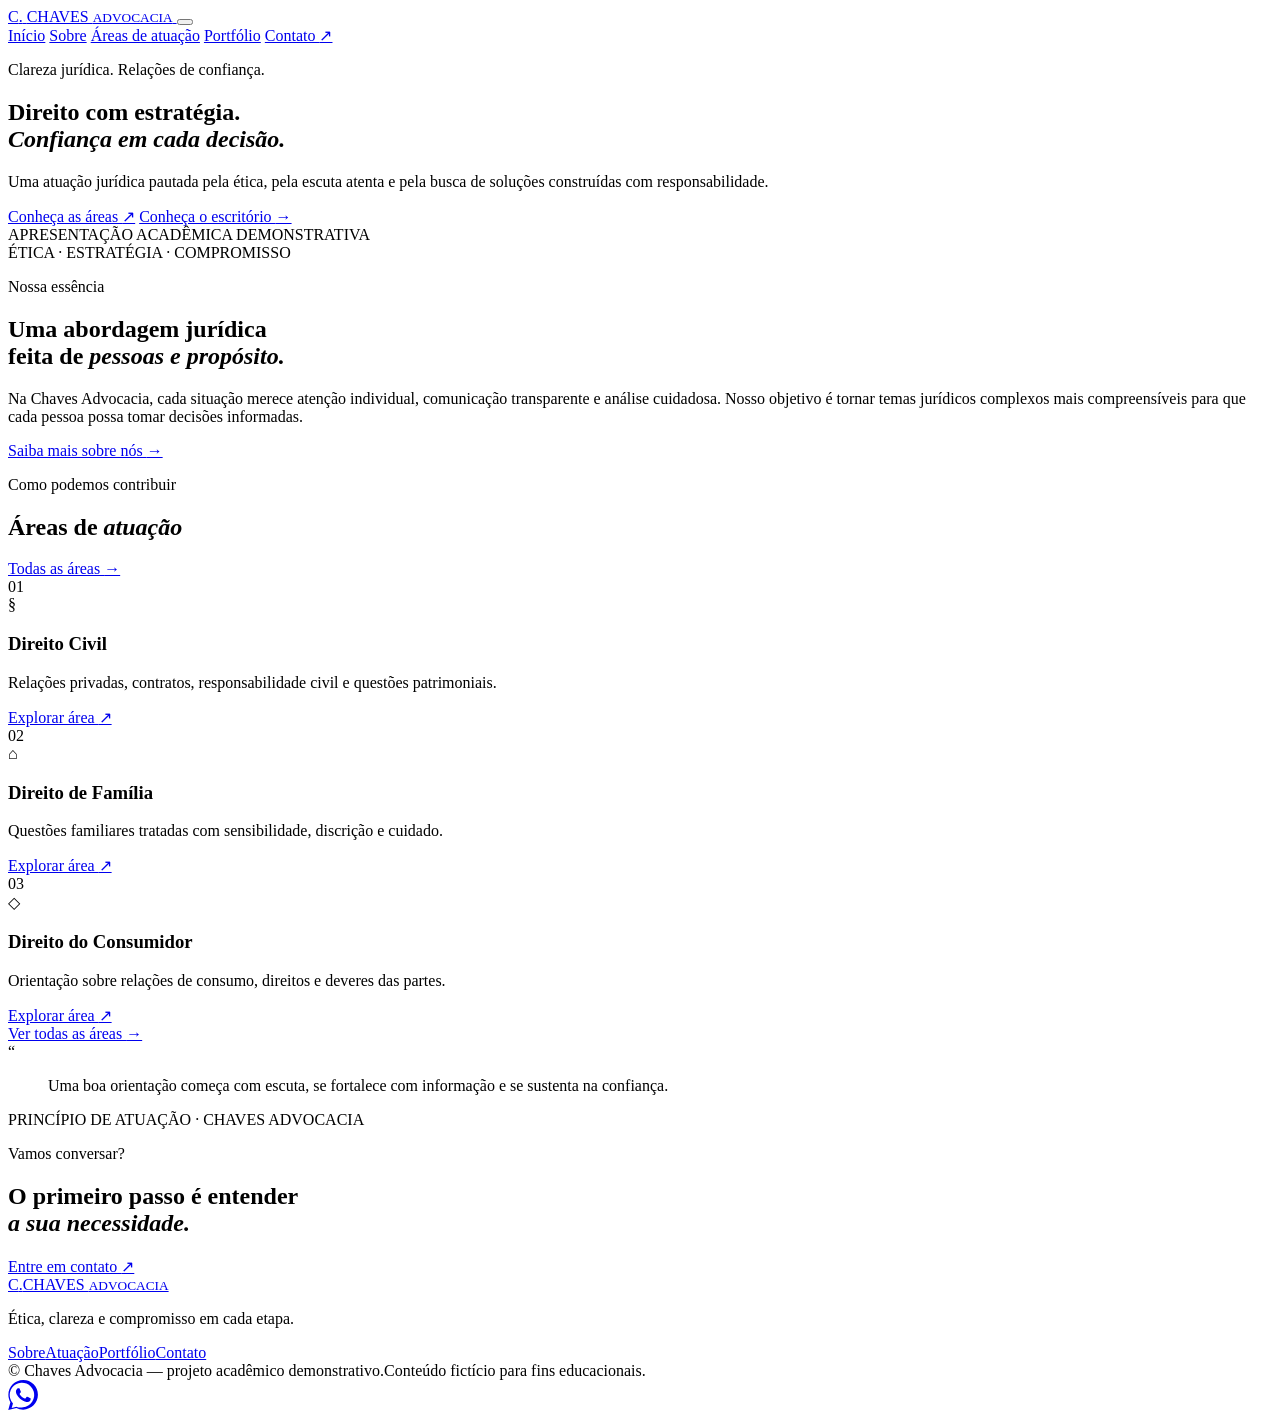
==== index.html @ fedf28c0 "Add files via upload" ====
<!DOCTYPE html>
<head>
  <meta charset="UTF-8">
  <meta name="viewport" content="width=device-width, initial-scale=1.0">
  <meta name="description" content="Portfólio acadêmico demonstrativo de advocacia.">
  <title>Chaves Advocacia | Início</title>

  <link rel="preconnect" href="https://fonts.googleapis.com">
  <link rel="preconnect" href="https://fonts.gstatic.com" crossorigin>
  <link href="https://fonts.googleapis.com/css2?family=DM+Sans:wght@400;500;600;700&family=Playfair+Display:wght@400;500;600;700&display=swap" rel="stylesheet">
  <link rel="stylesheet" href="css/style.css">
  <script src="js/script.js" defer></script>
</head>
<body>
  
  <header class="site-header">
    <div class="container header-inner">
      <a class="brand" href="index.html" aria-label="Chaves Advocacia, página inicial">
        <span class="brand-mark">C<span>.</span></span>
        <span class="brand-text">CHAVES <small>ADVOCACIA</small></span>
      </a>
      <button class="menu-toggle" aria-expanded="false" aria-controls="site-nav" aria-label="Abrir menu">
        <span></span><span></span><span></span>
      </button>
      <nav class="site-nav" id="site-nav" aria-label="Navegação principal">
        <a href="index.html" aria-current="page">Início</a>
        <a href="sobre.html">Sobre</a>
        <a href="areas.html">Áreas de atuação</a>
        <a href="portfolio.html">Portfólio</a>
        <a class="nav-cta" href="contato.html">Contato <span aria-hidden="true">↗</span></a>
      </nav>
    </div>
  </header>

  <main id="conteudo">
    <section class="hero">
      <div class="hero-overlay"></div>
      <div class="container hero-content">
        <p class="eyebrow"><span></span> Clareza jurídica. Relações de confiança.</p>
        <h1>Direito com estratégia.<br><em>Confiança em cada decisão.</em></h1>
        <p class="hero-copy">Uma atuação jurídica pautada pela ética, pela escuta atenta e pela busca de soluções construídas com responsabilidade.</p>
        <div class="hero-actions">
          <a class="button button-gold" href="areas.html">Conheça as áreas <span>↗</span></a>
          <a class="text-link light-link" href="sobre.html">Conheça o escritório <span>→</span></a>
        </div>
        <div class="hero-note"><span class="note-line"></span><span>APRESENTAÇÃO ACADÊMICA DEMONSTRATIVA</span></div>
      </div>
      <div class="hero-side-label">ÉTICA · ESTRATÉGIA · COMPROMISSO</div>
    </section>

    <section class="intro-section section-pad">
      <div class="container intro-grid">
        <div>
          <p class="eyebrow eyebrow-dark">Nossa essência</p>
          <h2>Uma abordagem jurídica<br>feita de <em>pessoas e propósito.</em></h2>
        </div>
        <div class="intro-text">
          <p>Na Chaves Advocacia, cada situação merece atenção individual, comunicação transparente e análise cuidadosa. Nosso objetivo é tornar temas jurídicos complexos mais compreensíveis para que cada pessoa possa tomar decisões informadas.</p>
          <a class="text-link" href="sobre.html">Saiba mais sobre nós <span>→</span></a>
        </div>
      </div>
    </section>

    <section class="practice-section section-pad">
      <div class="container">
        <div class="section-heading">
          <div><p class="eyebrow eyebrow-dark">Como podemos contribuir</p><h2>Áreas de <em>atuação</em></h2></div>
          <a class="text-link desktop-link" href="areas.html">Todas as áreas <span>→</span></a>
        </div>
        <div class="cards-grid">
          <article class="practice-card"><span class="card-number">01</span><div class="line-icon">§</div><h3>Direito Civil</h3><p>Relações privadas, contratos, responsabilidade civil e questões patrimoniais.</p><a href="areas.html#civil" class="card-link" aria-label="Saiba mais sobre Direito Civil">Explorar área <span>↗</span></a></article>
          <article class="practice-card"><span class="card-number">02</span><div class="line-icon">⌂</div><h3>Direito de Família</h3><p>Questões familiares tratadas com sensibilidade, discrição e cuidado.</p><a href="areas.html#familia" class="card-link" aria-label="Saiba mais sobre Direito de Família">Explorar área <span>↗</span></a></article>
          <article class="practice-card"><span class="card-number">03</span><div class="line-icon">◇</div><h3>Direito do Consumidor</h3><p>Orientação sobre relações de consumo, direitos e deveres das partes.</p><a href="areas.html#consumidor" class="card-link" aria-label="Saiba mais sobre Direito do Consumidor">Explorar área <span>↗</span></a></article>
        </div>
        <div class="mobile-all"><a class="text-link" href="areas.html">Ver todas as áreas <span>→</span></a></div>
      </div>
    </section>

    <section class="quote-section">
      <div class="container quote-inner">
        <span class="quote-mark">“</span>
        <blockquote>Uma boa orientação começa com escuta, se fortalece com informação e se sustenta na confiança.</blockquote>
        <p>PRINCÍPIO DE ATUAÇÃO · CHAVES ADVOCACIA</p>
      </div>
    </section>

    <section class="contact-strip">
      <div class="container contact-strip-inner">
        <div><p class="eyebrow">Vamos conversar?</p><h2>O primeiro passo é entender<br><em>a sua necessidade.</em></h2></div>
        <a class="button button-outline-light" href="contato.html">Entre em contato <span>↗</span></a>
      </div>
    </section>
  </main>

  <footer class="site-footer">
    <div class="container footer-top">
      <a class="brand footer-brand" href="index.html"><span class="brand-mark">C<span>.</span></span><span class="brand-text">CHAVES <small>ADVOCACIA</small></span></a>
      <p>Ética, clareza e compromisso em cada etapa.</p>
      <div class="footer-links"><a href="sobre.html">Sobre</a><a href="areas.html">Atuação</a><a href="portfolio.html">Portfólio</a><a href="contato.html">Contato</a></div>
    </div>
    <div class="container footer-bottom"><span>© <span data-year></span> Chaves Advocacia — projeto acadêmico demonstrativo.</span><span>Conteúdo fictício para fins educacionais.</span></div>
  </footer>


  
<!-- Botão flutuante do WhatsApp -->
<a
  href="https://wa.me/5551980424521?text=Olá!%20Gostaria%20de%20mais%20informações."
  class="whatsapp-float"
  target="_blank"
  rel="noopener noreferrer"
  aria-label="Entre em contato pelo WhatsApp"
  title="Fale conosco pelo WhatsApp">
  <svg
    xmlns="http://www.w3.org/2000/svg"
    width="30"
    height="30"
    viewBox="0 0 24 24"
    fill="currentColor"
    aria-hidden="true">
    <path d="M20.52 3.48A11.78 11.78 0 0 0 12.12 0C5.6 0 .3 5.3.3 11.82c0 2.08.55 4.1 1.6 5.88L.2 24l6.46-1.69a11.8 11.8 0 0 0 5.46 1.39h.01c6.51 0 11.81-5.3 11.81-11.82 0-3.15-1.23-6.12-3.42-8.4ZM12.13 21.7a9.8 9.8 0 0 1-5-.14l-.36-.13-3.83 1 1.02-3.73-.24-.38a9.78 9.78 0 1 1 8.41 3.38Zm5.37-7.33c-.29-.15-1.71-.84-1.98-.93-.26-.1-.46-.15-.65.15-.2.29-.75.93-.92 1.12-.17.2-.34.22-.63.07-.29-.14-1.22-.45-2.32-1.43-.86-.77-1.44-1.72-1.61-2.01-.17-.29-.02-.45.13-.6.13-.13.29-.34.43-.5.15-.17.2-.29.29-.48.1-.2.05-.37-.02-.52-.08-.15-.65-1.57-.89-2.15-.23-.56-.47-.48-.65-.49h-.55c-.2 0-.51.07-.77.36-.27.3-1.02 1-1.02 2.42s1.04 2.8 1.18 3c.15.2 2.05 3.14 4.98 4.4.7.3 1.24.49 1.67.62.7.22 1.34.19 1.84.12.56-.08 1.71-.7 1.95-1.37.24-.68.24-1.26.17-1.38-.07-.12-.26-.2-.55-.34Z"/>
  </svg>
</a>

</body>
</html>
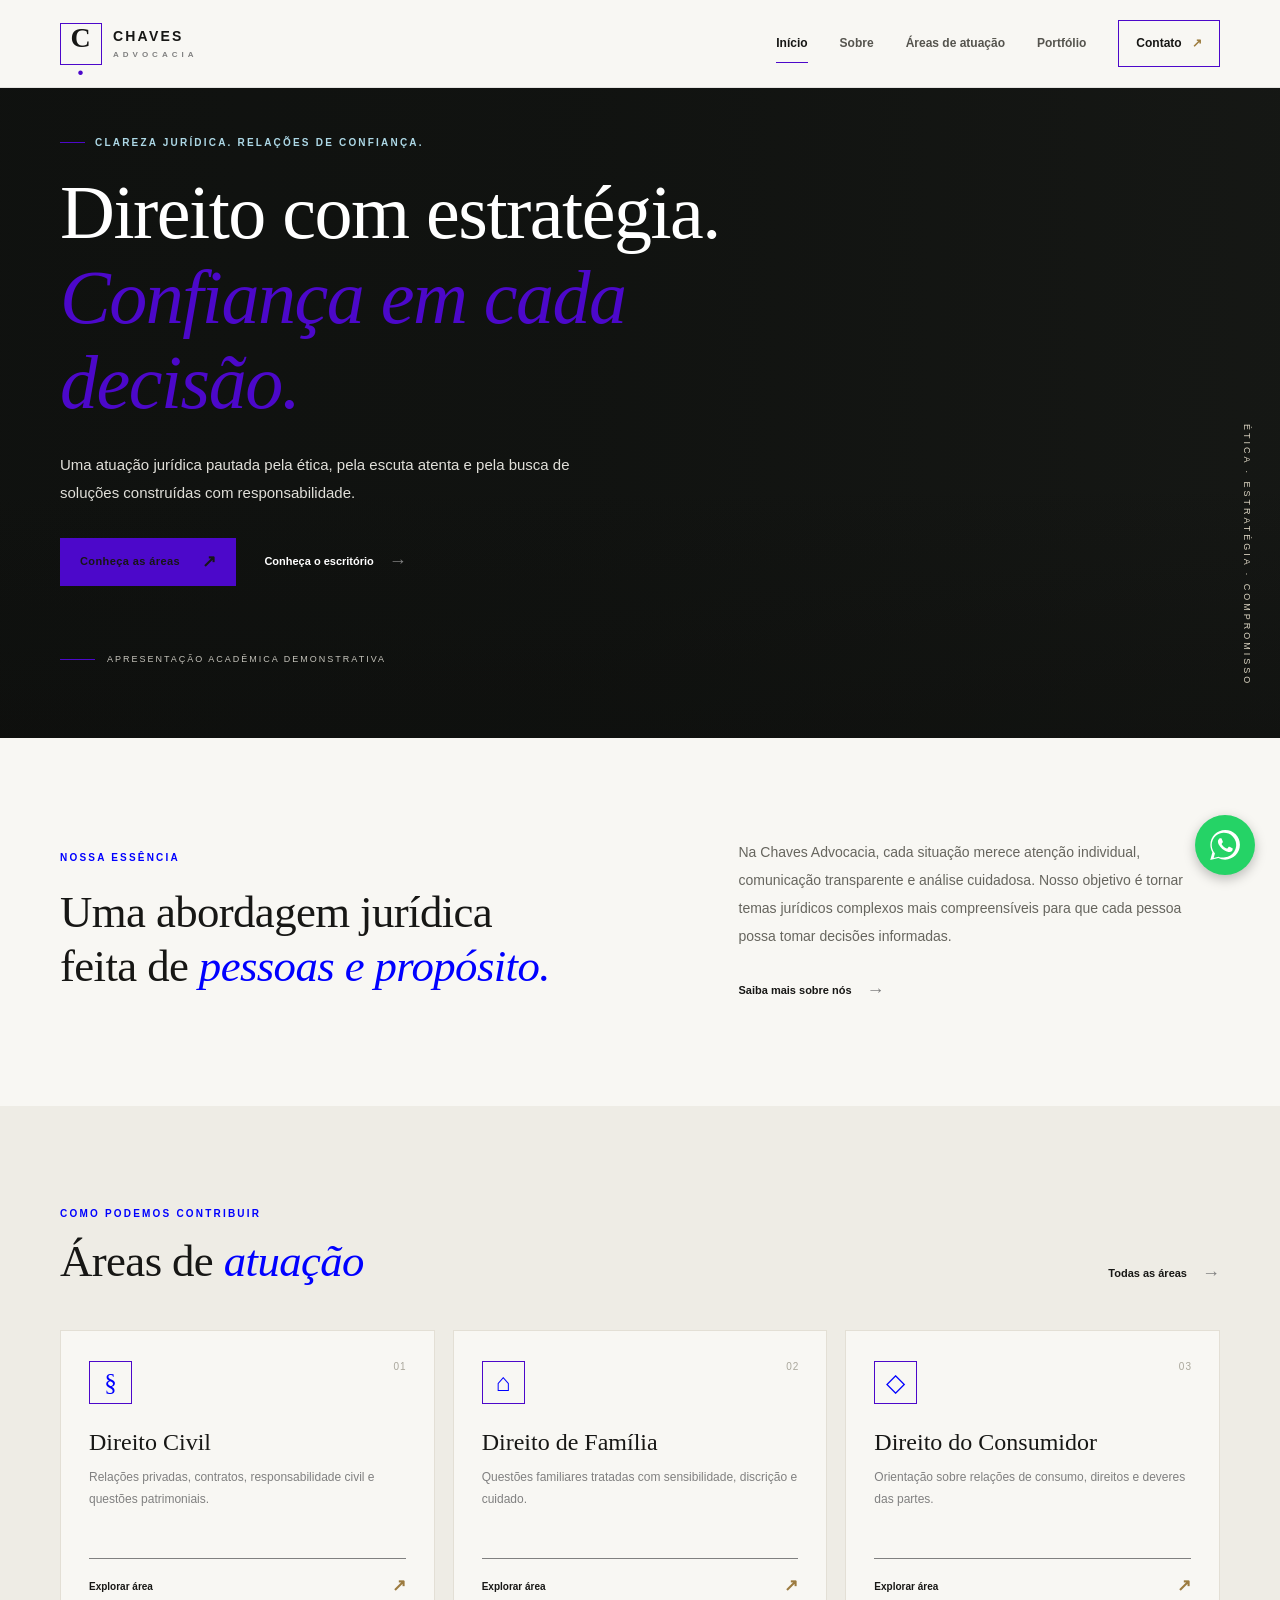
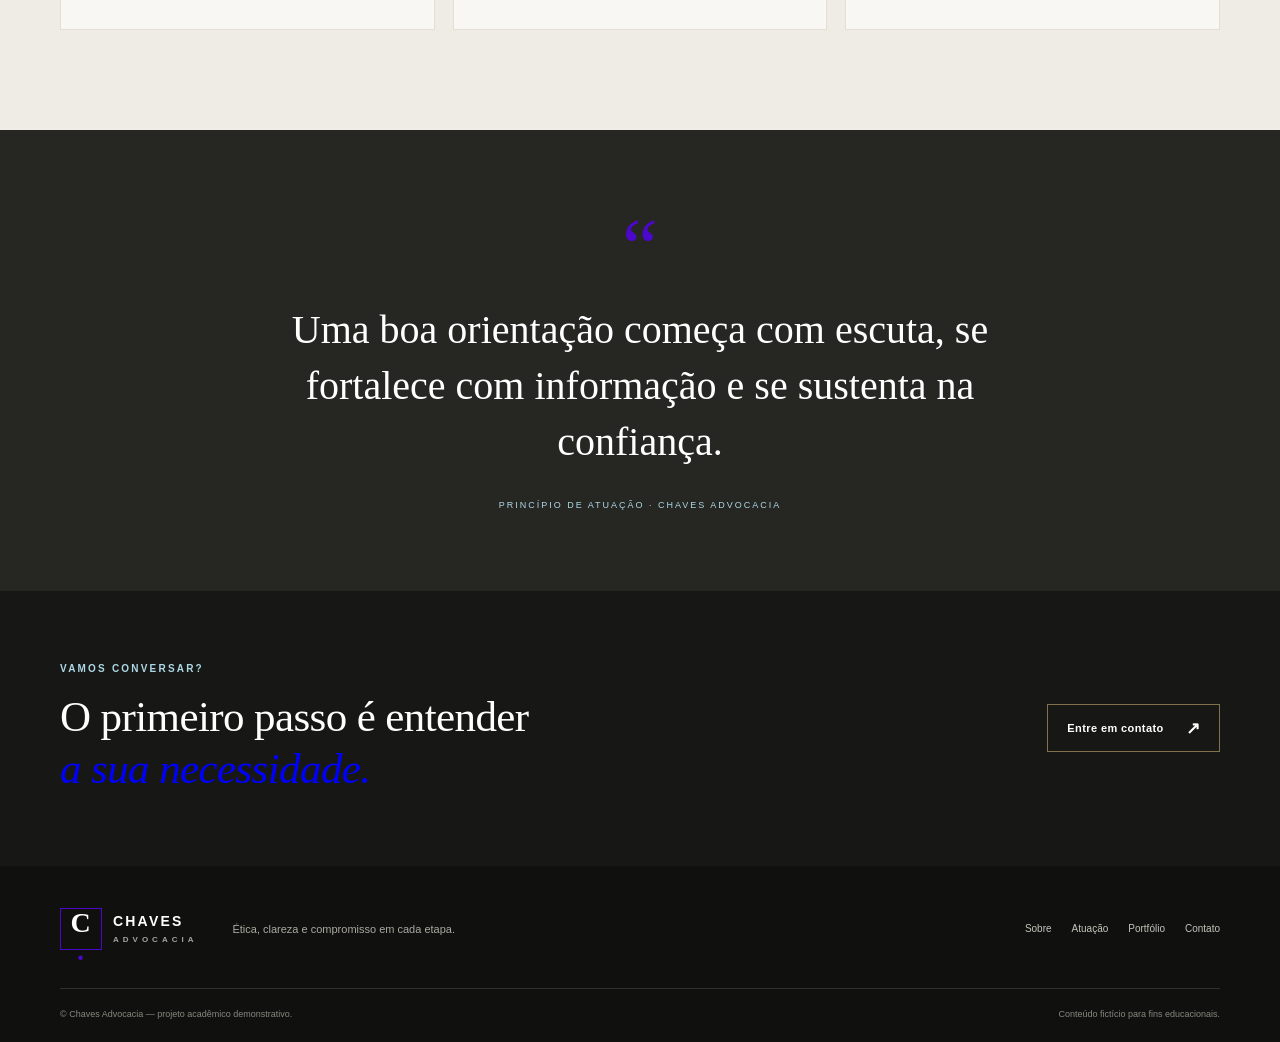
==== commit 7f50d6c8: "Fix stylesheet link path in index.html" ====
--- a/index.html
+++ b/index.html
@@ -8,7 +8,7 @@
   <link rel="preconnect" href="https://fonts.googleapis.com">
   <link rel="preconnect" href="https://fonts.gstatic.com" crossorigin>
   <link href="https://fonts.googleapis.com/css2?family=DM+Sans:wght@400;500;600;700&family=Playfair+Display:wght@400;500;600;700&display=swap" rel="stylesheet">
-  <link rel="stylesheet" href="css/style.css">
+  <link rel="stylesheet" href="style.css">
   <script src="js/script.js" defer></script>
 </head>
 <body>
--- a/style.css
+++ b/style.css
@@ -0,0 +1,335 @@
+/* Vértice Advocacia — estilos compartilhados */
+:root {
+  --ink: #171715;
+  --ink-soft: #262622;
+  --paper: #f8f7f3;
+  --white: #fff;
+  --gold: rgb(76, 8, 202);
+  --gold-light: lightblue;
+  --muted: grey;
+  --line: grey;
+  --serif: "Playfair Display", Georgia, serif;
+  --sans: "DM Sans", Arial, sans-serif;
+  --container: 1160px;
+}
+* { box-sizing: border-box; }
+html { scroll-behavior: smooth; scroll-padding-top: 95px; }
+body { margin: 0; background: var(--paper); color: var(--ink); font-family: var(--sans); font-size: 15px; line-height: 1.7; -webkit-font-smoothing: antialiased; }
+body.menu-open { overflow: hidden; }
+a { color: inherit; text-decoration: none; }
+button, input, textarea, select { font: inherit; }
+button, a { -webkit-tap-highlight-color: transparent; }
+button { cursor: pointer; }
+img { max-width: 100%; }
+.container { width: min(var(--container), calc(100% - 48px)); margin-inline: auto; }
+.skip-link { position: absolute; top: -60px; left: 16px; z-index: 1000; padding: 10px 16px; background: var(--gold); color: var(--ink); }
+.skip-link:focus { top: 12px; }
+.site-header { height: 88px; position: sticky; top: 0; z-index: 100; background: rgba(248,247,243,.96); border-bottom: 1px solid rgba(23,23,21,.08); backdrop-filter: blur(14px); }
+.header-inner { height: 100%; display: flex; align-items: center; justify-content: space-between; gap: 28px; }
+.brand { display: inline-flex; align-items: center; gap: 11px; flex-shrink: 0; }
+.brand-mark { width: 42px; height: 42px; display: grid; place-items: center; border: 1px solid var(--gold); font: 600 28px/1 var(--serif); letter-spacing: -3px; padding-right: 4px; }
+.brand-mark span { color: var(--gold); }
+.brand-text { display: flex; flex-direction: column; font-size: 14px; font-weight: 700; line-height: 1.2; letter-spacing: 2.2px; }
+.brand-text small { margin-top: 5px; color: var(--muted); font-size: 8px; letter-spacing: 4px; }
+.site-nav { display: flex; align-items: center; gap: clamp(18px, 2.5vw, 34px); }
+.site-nav a { position: relative; color: #55544e; font-size: 12px; font-weight: 600; transition: color .2s ease; white-space: nowrap; }
+.site-nav a:not(.nav-cta)::after { position: absolute; right: 0; bottom: -9px; left: 0; height: 1px; content: ""; background: var(--gold); transform: scaleX(0); transform-origin: left; transition: transform .2s ease; }
+.site-nav a:hover, .site-nav a[aria-current="page"] { color: var(--ink); }
+.site-nav a:hover::after, .site-nav a[aria-current="page"]::after { transform: scaleX(1); }
+.site-nav .nav-cta { padding: 12px 17px; border: 1px solid var(--gold); color: var(--ink); }
+.nav-cta span { color: #9d7c3d; margin-left: 7px; }
+.menu-toggle { display: none; background: transparent; border: 0; padding: 8px; }
+.menu-toggle span { display: block; width: 25px; height: 2px; margin: 5px; background: var(--ink); transition: transform .2s; }
+.hero { min-height: 650px; position: relative; display: flex; align-items: center; overflow: hidden; color: var(--white); background: #171916 url("https://images.unsplash.com/photo-1505664194779-8beaceb93744?auto=format&fit=crop&w=2000&q=85") center 46%/cover no-repeat; }
+.hero::before { position: absolute; inset: 0; content: ""; background: linear-gradient(90deg, rgba(15,17,15,.94) 0%, rgba(15,17,15,.78) 46%, rgba(15,17,15,.22) 100%); }
+.hero-overlay { position: absolute; inset: 0; background: linear-gradient(0deg, rgba(12,13,11,.4), transparent 40%); }
+.hero-content { position: relative; z-index: 1; padding-top: 36px; padding-bottom: 60px; }
+.eyebrow { margin: 0 0 20px; display: flex; align-items: center; gap: 10px; color: var(--gold-light); font-size: 10px; font-weight: 700; letter-spacing: 2.2px; line-height: 1.5; text-transform: uppercase; }
+.eyebrow > span { width: 25px; height: 1px; background: var(--gold); }
+.eyebrow-dark { color: blue; }
+.hero h1, .page-hero h1 { max-width: 820px; margin: 0; font: 400 clamp(43px, 6vw, 76px)/1.12 var(--serif); letter-spacing: -1.5px; }
+h1 em, h2 em { color: var(--gold); font-weight: 400; }
+.hero-copy { max-width: 515px; margin: 25px 0 30px; color: #e0dfd9; font-size: 15px; line-height: 1.9; }
+.hero-actions { display: flex; align-items: center; flex-wrap: wrap; gap: 28px; }
+.button { min-height: 48px; display: inline-flex; justify-content: center; align-items: center; gap: 22px; padding: 13px 19px; border: 1px solid transparent; font-size: 11px; font-weight: 700; letter-spacing: .4px; transition: background .2s ease, color .2s ease, border-color .2s ease, transform .2s ease; }
+.button:hover { transform: translateY(-2px); }
+.button span { font-size: 17px; line-height: 1; }
+.button-gold { background: var(--gold); color: var(--ink); }
+.button-gold:hover { background: var(--gold-light); }
+.button-dark { background: var(--ink); color: var(--white); }
+.button-dark:hover { background: #35352f; }
+.button-outline-light { border-color: #82714d; color: var(--white); }
+.button-outline-light:hover { background: var(--gold); color: var(--ink); border-color: var(--gold); }
+.text-link { display: inline-flex; align-items: center; gap: 15px; border: 0; padding: 0; background: none; color: var(--ink); font-size: 11px; font-weight: 700; }
+.text-link span { color: grey; font-size: 18px; transition: transform .2s; }
+.text-link:hover span { transform: translateX(4px); }
+.light-link { color: var(--white); }
+.hero-note { display: flex; align-items: center; gap: 12px; margin-top: 66px; color: #c6c4bc; font-size: 9px; letter-spacing: 2px; }
+.note-line { display: block; width: 35px; height: 1px; background: var(--gold); }
+.hero-side-label { position: absolute; right: 26px; bottom: 52px; writing-mode: vertical-rl; color: #ddd6c4; font-size: 9px; letter-spacing: 3px; }
+.section-pad { padding: 100px 0; }
+.intro-section { background: var(--paper); }
+.intro-grid { display: grid; grid-template-columns: 1.1fr .9fr; gap: 90px; align-items: center; }
+h2 { margin: 0; font: 400 clamp(31px, 3.5vw, 47px)/1.22 var(--serif); letter-spacing: -.6px; }
+h2 em { color: blue; }
+.intro-text p { margin: 0 0 25px; color: #66655e; font-size: 14px; line-height: 2; }
+.practice-section { background: #eeece5; }
+.section-heading { display: flex; align-items: end; justify-content: space-between; gap: 24px; margin-bottom: 42px; }
+.section-heading .eyebrow { margin-bottom: 13px; }
+.cards-grid { display: grid; grid-template-columns: repeat(3, 1fr); gap: 18px; }
+.practice-card { min-height: 300px; position: relative; padding: 30px 28px 27px; background: var(--paper); border: 1px solid #e3dfd5; transition: transform .25s, box-shadow .25s; }
+.practice-card:hover { transform: translateY(-5px); box-shadow: 0 15px 35px rgba(30,28,20,.08); }
+.card-number { position: absolute; top: 27px; right: 27px; color: #aaa79c; font-size: 10px; letter-spacing: 1px; }
+.line-icon { width: 43px; height: 43px; display: grid; place-items: center; margin-bottom: 25px; border: 1px solid var(--gold); color: blue; font: 25px var(--serif); }
+.practice-card h3, .value-item h3 { margin: 0 0 11px; font: 500 24px var(--serif); }
+.practice-card p { min-height: 67px; margin: 0 0 24px; color: var(--muted); font-size: 12px; line-height: 1.8; }
+.card-link { display: flex; align-items: center; justify-content: space-between; padding-top: 13px; border-top: 1px solid var(--line); font-size: 10px; font-weight: 700; }
+.card-link span { color: #9c7b3f; font-size: 17px; }
+.mobile-all { display: none; }
+.quote-section { padding: 85px 0 78px; background: var(--ink-soft); color: var(--white); text-align: center; }
+.quote-inner { max-width: 790px; }
+.quote-mark { color: var(--gold); font: 80px/.8 var(--serif); }
+.quote-inner blockquote { margin: 20px 0 28px; font: 400 clamp(25px, 3.3vw, 40px)/1.4 var(--serif); }
+.quote-inner p { margin: 0; color: var(--gold-light); font-size: 9px; letter-spacing: 2px; }
+.contact-strip { padding: 70px 0; background: #171815; color: var(--white); }
+.contact-strip-inner { display: flex; align-items: center; justify-content: space-between; gap: 30px; }
+.contact-strip .eyebrow { margin-bottom: 15px; }
+.contact-strip h2 { font-size: clamp(30px, 3.5vw, 43px); }
+.site-footer { background: #10110f; color: #08b3f7; }
+.footer-top { display: grid; grid-template-columns: auto 1fr auto; gap: 35px; align-items: center; padding-top: 42px; padding-bottom: 38px; }
+.footer-brand .brand-mark { color: var(--white); }
+.footer-brand .brand-text { color: var(--white); }
+.footer-brand .brand-text small { color: #a6a49b; }
+.footer-top > p { margin: 0; color: #aaa89f; font-size: 11px; }
+.footer-links { display: flex; gap: 20px; }
+.footer-links a { color: #c5c3bb; font-size: 10px; }
+.footer-links a:hover { color: var(--gold-light); }
+.footer-bottom { display: flex; justify-content: space-between; gap: 20px; padding-top: 18px; padding-bottom: 20px; border-top: 1px solid #30312b; color: #88877f; font-size: 9px; }
+
+/* Páginas internas */
+.page-hero { position: relative; overflow: hidden; padding: 94px 0 100px; background: #191a17; color: var(--white); }
+.page-hero::after { position: absolute; top: -180px; right: -100px; width: 520px; height: 520px; border: 1px solid rgba(200,169,106,.18); border-radius: 50%; box-shadow: 0 0 0 45px rgba(200,169,106,.025), 0 0 0 90px rgba(200,169,106,.025); content: ""; }
+.page-hero-inner { position: relative; z-index: 1; }
+.page-hero h1 { font-size: clamp(42px, 5.6vw, 68px); }
+.page-hero > .container > p:last-child { max-width: 560px; margin: 24px 0 0; color: #c7c6bd; font-size: 14px; }
+.about-grid { display: grid; grid-template-columns: .9fr 1.1fr; gap: 85px; align-items: center; }
+.about-visual { padding: 0 0 28px 28px; border-left: 1px solid var(--gold); border-bottom: 1px solid var(--gold); }
+.about-photo { min-height: 480px; background: #d2c6ac url("https://images.unsplash.com/photo-1497366754035-f200968a6e72?auto=format&fit=crop&w=1000&q=85") center/cover no-repeat; filter: saturate(.65); }
+.photo-caption { display: flex; justify-content: space-between; gap: 10px; padding-top: 12px; color: var(--muted); font-size: 8px; letter-spacing: 2px; }
+.about-copy .eyebrow { margin-bottom: 15px; }
+.about-copy h2 { margin-bottom: 24px; }
+.about-copy p:not(.eyebrow) { color: #696860; font-size: 13px; line-height: 2; }
+.about-copy .button { margin-top: 12px; }
+.values-section { background: #1b1c18; color: var(--white); }
+.values-section .eyebrow { color: var(--gold-light); }
+.values-section h2 em { color: var(--gold-light); }
+.values-grid { display: grid; grid-template-columns: repeat(4, 1fr); gap: 28px; margin-top: 48px; }
+.value-item { padding-top: 20px; border-top: 1px solid #555044; }
+.value-item > span { display: block; margin-bottom: 26px; color: var(--gold); font-size: 11px; letter-spacing: 2px; }
+.value-item h3 { font-size: 22px; }
+.value-item p { margin: 0; color: #b6b4ab; font-size: 12px; line-height: 1.9; }
+.timeline-grid { display: grid; grid-template-columns: .8fr 1.2fr; gap: 100px; }
+.timeline-grid h2 { margin-bottom: 20px; }
+.muted { color: var(--muted); font-size: 12px; }
+.timeline { border-left: 1px solid lightblue; }
+.timeline article { display: grid; grid-template-columns: 70px 1fr; gap: 25px; padding: 0 0 33px 25px; position: relative; }
+.timeline article::before { position: absolute; top: 8px; left: -5px; width: 9px; height: 9px; border-radius: 50%; background: var(--gold); content: ""; }
+.timeline article > span { color: lightblue; font-size: 11px; font-weight: 700; }
+.timeline h3 { margin: 0 0 7px; font: 500 20px var(--serif); }
+.timeline p { margin: 0; color: var(--muted); font-size: 12px; }
+.filter-bar, .portfolio-toolbar { display: flex; align-items: center; justify-content: space-between; flex-wrap: wrap; gap: 18px; margin-bottom: 24px; }
+.filter-bar p, .portfolio-toolbar p { margin: 0; }
+.filter-buttons { display: flex; flex-wrap: wrap; gap: 8px; }
+.filter-button { padding: 9px 14px; border: 1px solid #d9d4c8; background: transparent; color: #55544e; font-size: 10px; font-weight: 700; transition: all .2s; }
+.filter-button:hover, .filter-button.active { border-color: var(--ink); background: var(--ink); color: var(--white); }
+.areas-list { border-top: 1px solid var(--line); }
+.area-row { display: grid; grid-template-columns: 55px 1fr 45px; gap: 26px; align-items: start; padding: 31px 0; border-bottom: 1px solid var(--line); scroll-margin-top: 110px; }
+.area-num { padding-top: 6px; color: darkblue; font-size: 11px; letter-spacing: 1px; }
+.area-row h2 { margin: 0 0 10px; font-size: 28px; }
+.area-row p { max-width: 760px; margin: 0; color: #6f6e66; font-size: 12px; line-height: 1.9; }
+.tag-list { display: flex; flex-wrap: wrap; gap: 7px; margin-top: 16px; }
+.tag-list span { padding: 5px 9px; border: 1px solid #e0dbcf; color: #77746b; font-size: 9px; }
+.round-link { width: 40px; height: 40px; display: grid; place-items: center; border: 1px solid #d4c39f; color: #8b6e39; font-size: 18px; transition: all .2s; }
+.round-link:hover { background: var(--gold); color: var(--ink); }
+.disclaimer { margin: 30px 0 0; padding: 15px 18px; border-left: 2px solid var(--gold); background: #eeece5; color: #77746b; font-size: 10px; line-height: 1.8; }
+.portfolio-toolbar { align-items: start; }
+.portfolio-grid { display: grid; grid-template-columns: repeat(3, 1fr); gap: 22px; }
+.portfolio-card { overflow: hidden; border: 1px solid var(--line); background: #fff; transition: transform .25s, box-shadow .25s; }
+.portfolio-card:hover { transform: translateY(-4px); box-shadow: 0 15px 35px rgba(30,28,20,.07); }
+.portfolio-art { min-height: 220px; position: relative; display: flex; flex-direction: column; justify-content: center; align-items: center; overflow: hidden; color: var(--gold-light); background: #24251f; }
+.portfolio-art::before, .portfolio-art::after { position: absolute; content: ""; border: 1px solid rgba(200,169,106,.35); transform: rotate(35deg); }
+.portfolio-art::before { width: 180px; height: 260px; }
+.portfolio-art::after { width: 145px; height: 220px; }
+.portfolio-art > span { position: absolute; top: 17px; left: 18px; color: #d8d2c3; font-size: 9px; letter-spacing: 2px; }
+.portfolio-art b { position: relative; z-index: 1; font: 500 25px/1.15 var(--serif); letter-spacing: 3px; text-align: center; }
+.art-two { background: #343329; }
+.art-three { background: #343b35; }
+.portfolio-card-body { padding: 25px 23px 27px; }
+.content-type { margin: 0 0 12px; color: #a18248; font-size: 8px; font-weight: 700; letter-spacing: 1.5px; }
+.portfolio-card h2 { margin-bottom: 12px; font-size: 24px; }
+.portfolio-card-body > p:not(.content-type) { min-height: 75px; margin: 0 0 20px; color: #77766f; font-size: 11px; line-height: 1.9; }
+.portfolio-card .text-link { border-bottom: 1px solid var(--line); padding-bottom: 9px; width: 100%; justify-content: space-between; }
+.empty-state { padding: 35px; text-align: center; color: var(--muted); }
+.article-dialog { width: min(620px, calc(100% - 32px)); padding: 35px; border: 1px solid var(--gold); background: var(--paper); color: var(--ink); box-shadow: 0 20px 80px rgba(0,0,0,.3); }
+.article-dialog::backdrop { background: rgba(12,13,11,.72); backdrop-filter: blur(3px); }
+.dialog-top { display: flex; justify-content: space-between; align-items: start; gap: 20px; }
+.dialog-top .eyebrow { margin-bottom: 20px; }
+.dialog-close { border: 0; background: none; color: var(--ink); font-size: 28px; line-height: 1; }
+.article-dialog h2 { margin-bottom: 20px; font-size: 32px; }
+.article-dialog > p { color: #696860; font-size: 13px; line-height: 2; }
+.dialog-close-bottom { margin-top: 12px; }
+.contact-grid { display: grid; grid-template-columns: .8fr 1.2fr; gap: 80px; align-items: start; }
+.contact-details h2 { margin-bottom: 20px; }
+.contact-details > p:not(.eyebrow) { font-size: 12px; line-height: 1.9; }
+.contact-detail { display: flex; gap: 15px; align-items: flex-start; margin-top: 28px; }
+.detail-icon { width: 40px; height: 40px; display: grid; place-items: center; border: 1px solid #d4c39f; color: #9c7b3f; font-size: 20px; flex-shrink: 0; }
+.contact-detail small, .contact-hours > span { display: block; margin-bottom: 5px; color: #9a7c45; font-size: 8px; font-weight: 700; letter-spacing: 1.5px; }
+.contact-detail a, .contact-detail p { margin: 0; color: #55544e; font-size: 12px; }
+.contact-detail a:hover { text-decoration: underline; }
+.contact-hours { margin-top: 32px; padding-top: 22px; border-top: 1px solid var(--line); }
+.contact-hours p { margin: 0; color: #55544e; font-size: 12px; }
+.contact-hours small { color: var(--muted); font-size: 10px; }
+.contact-form-wrap { padding: 35px; background: #fff; border: 1px solid var(--line); box-shadow: 0 20px 45px rgba(30,28,20,.035); }
+.form-heading { margin-bottom: 25px; }
+.form-heading h2 { font-size: 29px; }
+.form-heading p, .form-note { margin: 7px 0 0; color: var(--muted); font-size: 10px; }
+.contact-form label:not(.consent-check) { display: block; margin: 17px 0 7px; color: #4c4b45; font-size: 10px; font-weight: 700; }
+.contact-form input:not([type="checkbox"]), .contact-form select, .contact-form textarea { width: 100%; padding: 12px 13px; border: 1px solid #ddd9cf; border-radius: 0; outline: none; background: #fcfbf8; color: var(--ink); font-size: 12px; transition: border-color .2s, box-shadow .2s; }
+.contact-form input:focus, .contact-form select:focus, .contact-form textarea:focus { border-color: #b59558; box-shadow: 0 0 0 3px rgba(200,169,106,.14); }
+.contact-form textarea { resize: vertical; }
+.consent-check { display: flex; align-items: flex-start; gap: 10px; margin: 19px 0; color: #77766f; font-size: 10px; line-height: 1.6; }
+.consent-check input { margin-top: 3px; accent-color: #9c7b3f; }
+.submit-button { width: 100%; }
+.form-note { line-height: 1.7; }
+.form-feedback { margin-top: 15px; color: #466b4b; font-size: 11px; }
+.form-feedback:empty { display: none; }
+[hidden] { display: none !important; }
+
+@media (max-width: 900px) {
+  .site-nav { gap: 15px; }
+  .site-nav a { font-size: 11px; }
+  .site-nav .nav-cta { padding: 10px 12px; }
+  .intro-grid, .about-grid { gap: 45px; }
+  .timeline-grid { gap: 50px; }
+  .contact-grid { gap: 40px; }
+  .footer-top { grid-template-columns: auto 1fr; }
+  .footer-links { grid-column: 1 / -1; }
+  .values-grid { grid-template-columns: repeat(2, 1fr); }
+  .portfolio-grid { gap: 14px; }
+  .portfolio-card-body { padding: 20px 17px; }
+}
+@media (max-width: 700px) {
+  .container { width: min(100% - 36px, var(--container)); }
+  .site-header { height: 74px; }
+  .brand-mark { width: 37px; height: 37px; font-size: 25px; }
+  .brand-text { font-size: 12px; }
+  .brand-text small { font-size: 7px; letter-spacing: 3px; }
+  .menu-toggle { display: block; z-index: 102; }
+  .site-nav { position: fixed; inset: 74px 0 auto 0; display: flex; flex-direction: column; align-items: stretch; gap: 0; padding: 12px 22px 24px; background: var(--paper); border-bottom: 1px solid var(--line); box-shadow: 0 20px 25px rgba(0,0,0,.08); transform: translateY(-130%); visibility: hidden; transition: transform .25s ease, visibility .25s; }
+  .site-nav.is-open { transform: translateY(0); visibility: visible; }
+  .site-nav a { padding: 13px 3px; border-bottom: 1px solid var(--line); font-size: 13px; }
+  .site-nav a:not(.nav-cta)::after { display: none; }
+  .site-nav .nav-cta { margin-top: 13px; padding: 12px 14px; border: 1px solid var(--gold); text-align: center; }
+  .menu-toggle[aria-expanded="true"] span:first-child { transform: translateY(7px) rotate(45deg); }
+  .menu-toggle[aria-expanded="true"] span:nth-child(2) { opacity: 0; }
+  .menu-toggle[aria-expanded="true"] span:last-child { transform: translateY(-7px) rotate(-45deg); }
+  .hero { min-height: 610px; background-position: 60% center; }
+  .hero::before { background: linear-gradient(90deg, rgba(15,17,15,.94), rgba(15,17,15,.62)); }
+  .hero-content { padding-top: 35px; padding-bottom: 38px; }
+  .hero h1 { font-size: clamp(40px, 10vw, 58px); }
+  .hero-copy { font-size: 13px; }
+  .hero-actions { align-items: flex-start; flex-direction: column; gap: 20px; }
+  .hero-note { margin-top: 50px; font-size: 8px; letter-spacing: 1.3px; }
+  .hero-side-label { display: none; }
+  .section-pad { padding: 68px 0; }
+  .intro-grid, .about-grid, .timeline-grid, .contact-grid { grid-template-columns: 1fr; gap: 30px; }
+  h2 { font-size: 34px; }
+  .intro-text p { font-size: 13px; }
+  .section-heading { align-items: flex-start; margin-bottom: 28px; }
+  .desktop-link { display: none; }
+  .cards-grid { grid-template-columns: 1fr; gap: 12px; }
+  .practice-card { min-height: auto; padding: 25px; }
+  .practice-card p { min-height: auto; }
+  .mobile-all { display: block; margin-top: 25px; }
+  .quote-section { padding: 65px 0; }
+  .quote-inner blockquote { font-size: 28px; }
+  .contact-strip { padding: 55px 0; }
+  .contact-strip-inner { align-items: flex-start; flex-direction: column; }
+  .footer-top { grid-template-columns: 1fr; gap: 20px; padding-top: 34px; }
+  .footer-links { flex-wrap: wrap; gap: 15px 22px; }
+  .footer-bottom { flex-direction: column; gap: 6px; }
+  .page-hero { padding: 68px 0 72px; }
+  .page-hero h1 { font-size: clamp(38px, 10vw, 54px); }
+  .page-hero::after { right: -270px; }
+  .about-visual { padding-left: 15px; padding-bottom: 18px; }
+  .about-photo { min-height: 320px; }
+  .values-grid { grid-template-columns: 1fr; gap: 25px; margin-top: 35px; }
+  .value-item { padding-top: 16px; }
+  .value-item > span { margin-bottom: 12px; }
+  .timeline-grid { gap: 35px; }
+  .timeline article { grid-template-columns: 48px 1fr; gap: 14px; padding-left: 19px; }
+  .filter-bar, .portfolio-toolbar { align-items: flex-start; flex-direction: column; }
+  .filter-buttons { gap: 6px; }
+  .filter-button { padding: 8px 11px; }
+  .area-row { grid-template-columns: 30px 1fr 35px; gap: 10px; padding: 24px 0; }
+  .area-row h2 { font-size: 23px; }
+  .area-row p { font-size: 11px; }
+  .round-link { width: 33px; height: 33px; }
+  .portfolio-grid { grid-template-columns: 1fr; gap: 18px; }
+  .portfolio-art { min-height: 190px; }
+  .portfolio-card-body { padding: 23px; }
+  .portfolio-card-body > p:not(.content-type) { min-height: auto; }
+  .article-dialog { padding: 24px; }
+  .article-dialog h2 { font-size: 27px; }
+  .contact-form-wrap { padding: 24px 18px; }
+}
+@media (prefers-reduced-motion: reduce) {
+  *, *::before, *::after { scroll-behavior: auto !important; transition-duration: .01ms !important; animation-duration: .01ms !important; animation-iteration-count: 1 !important; }
+}
+
+
+/* Botão flutuante do WhatsApp */
+.whatsapp-float {
+    position: fixed;
+    right: 25px;
+    bottom: 25px;
+
+    width: 60px;
+    height: 60px;
+
+    display: flex;
+    align-items: center;
+    justify-content: center;
+
+    background-color: #25D366;
+    color: #ffffff;
+
+    border-radius: 50%;
+    text-decoration: none;
+
+    box-shadow: 0 4px 12px rgba(0, 0, 0, 0.25);
+
+    z-index: 9999;
+    transition: transform 0.3s ease, background-color 0.3s ease;
+}
+
+/* Efeito ao passar o mouse */
+.whatsapp-float:hover {
+    background-color: #1ebe5d;
+    transform: scale(1.1);
+}
+
+/* Ajustes para celulares */
+@media (max-width: 600px) {
+    .whatsapp-float {
+        width: 54px;
+        height: 54px;
+        right: 16px;
+        bottom: 16px;
+    }
+
+    .whatsapp-float svg {
+        width: 27px;
+        height: 27px;
+    }
+}
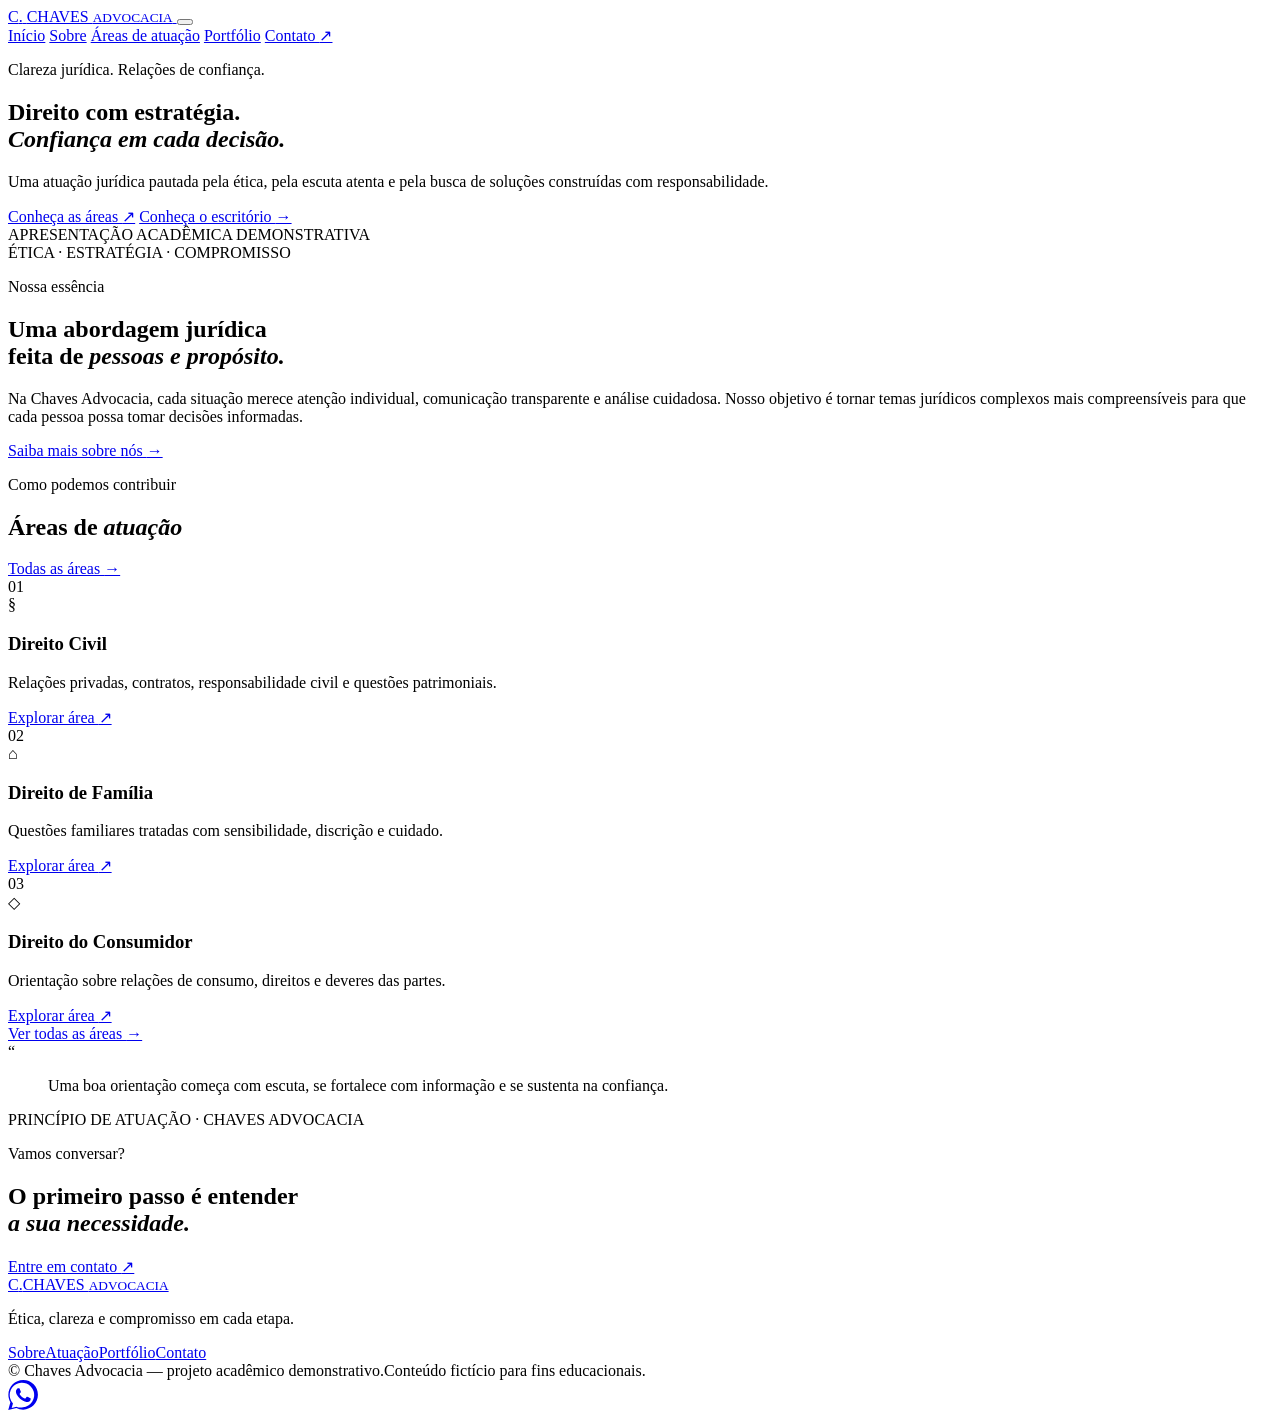
==== commit b805d36b: "Update stylesheet link to point to site4 directory" ====
--- a/index.html
+++ b/index.html
@@ -8,7 +8,7 @@
   <link rel="preconnect" href="https://fonts.googleapis.com">
   <link rel="preconnect" href="https://fonts.gstatic.com" crossorigin>
   <link href="https://fonts.googleapis.com/css2?family=DM+Sans:wght@400;500;600;700&family=Playfair+Display:wght@400;500;600;700&display=swap" rel="stylesheet">
-  <link rel="stylesheet" href="style.css">
+  <link rel="stylesheet" href="site4/style.css">
   <script src="js/script.js" defer></script>
 </head>
 <body>
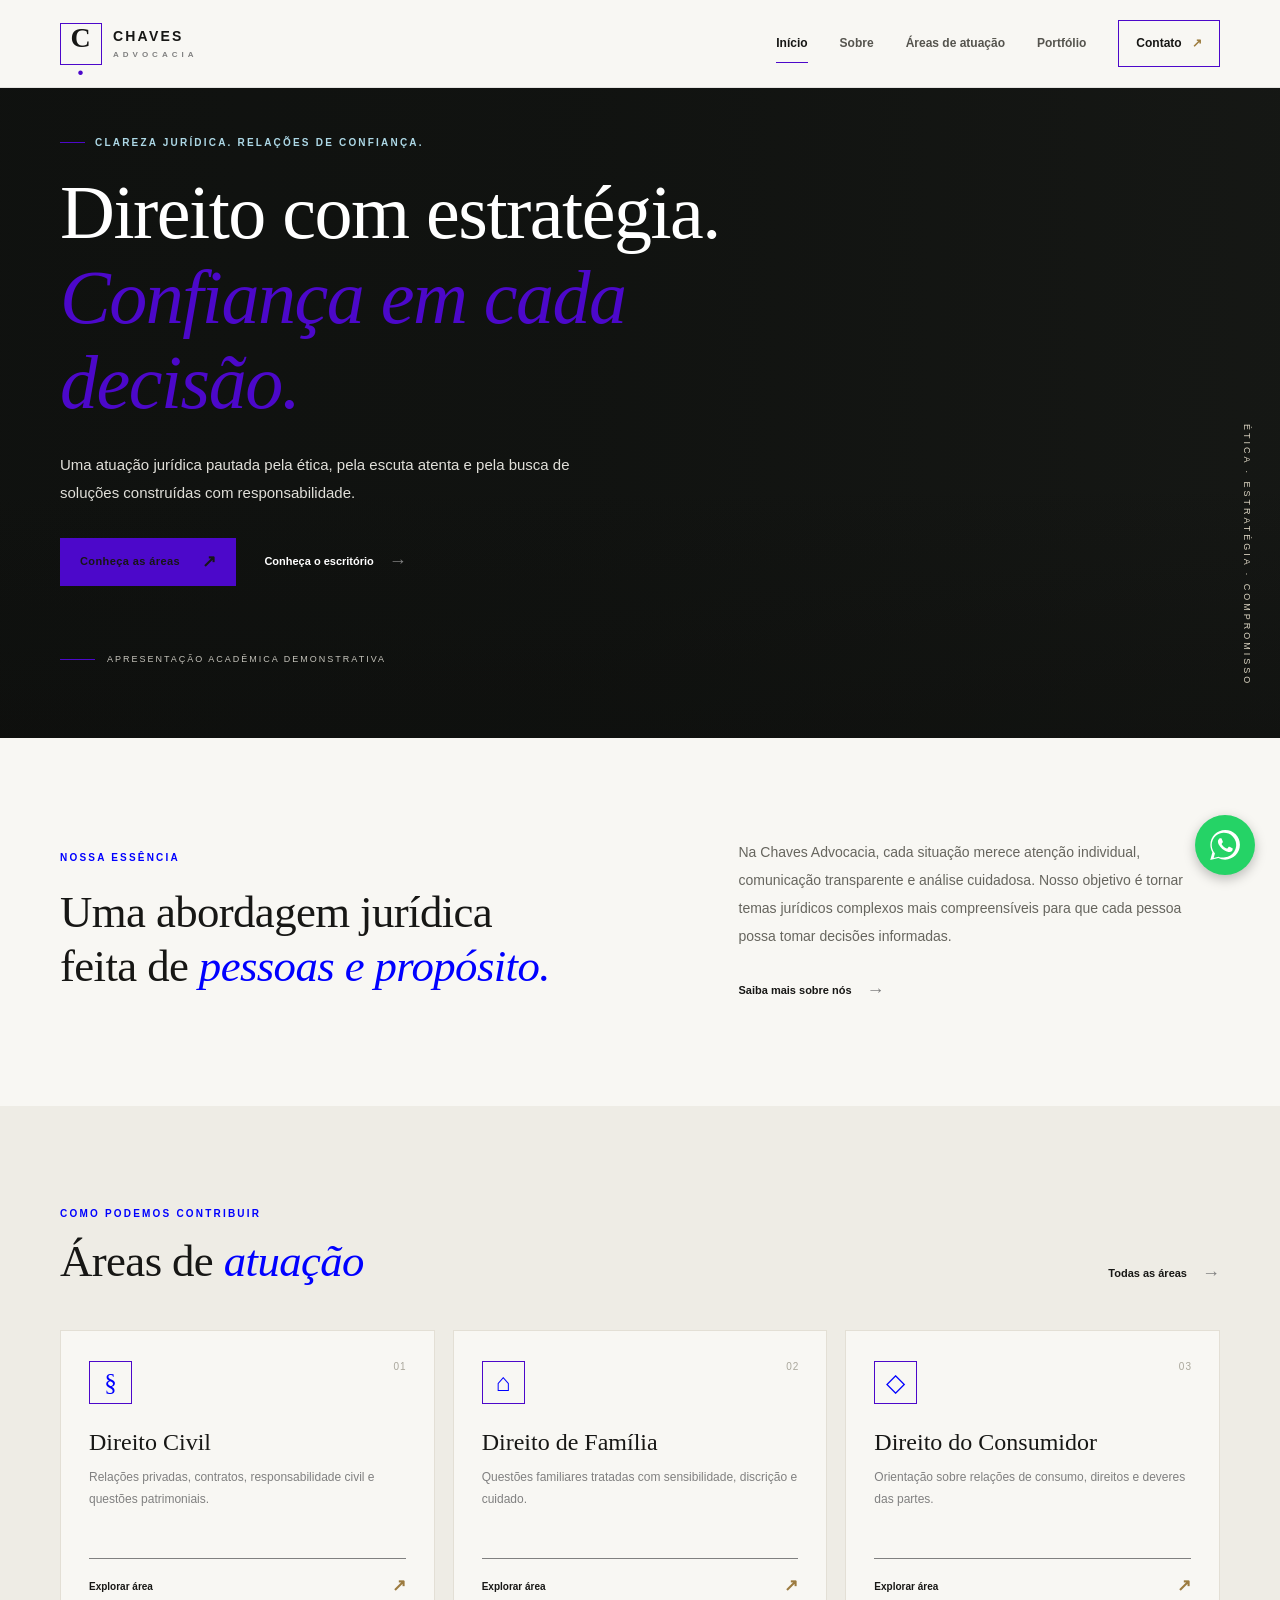
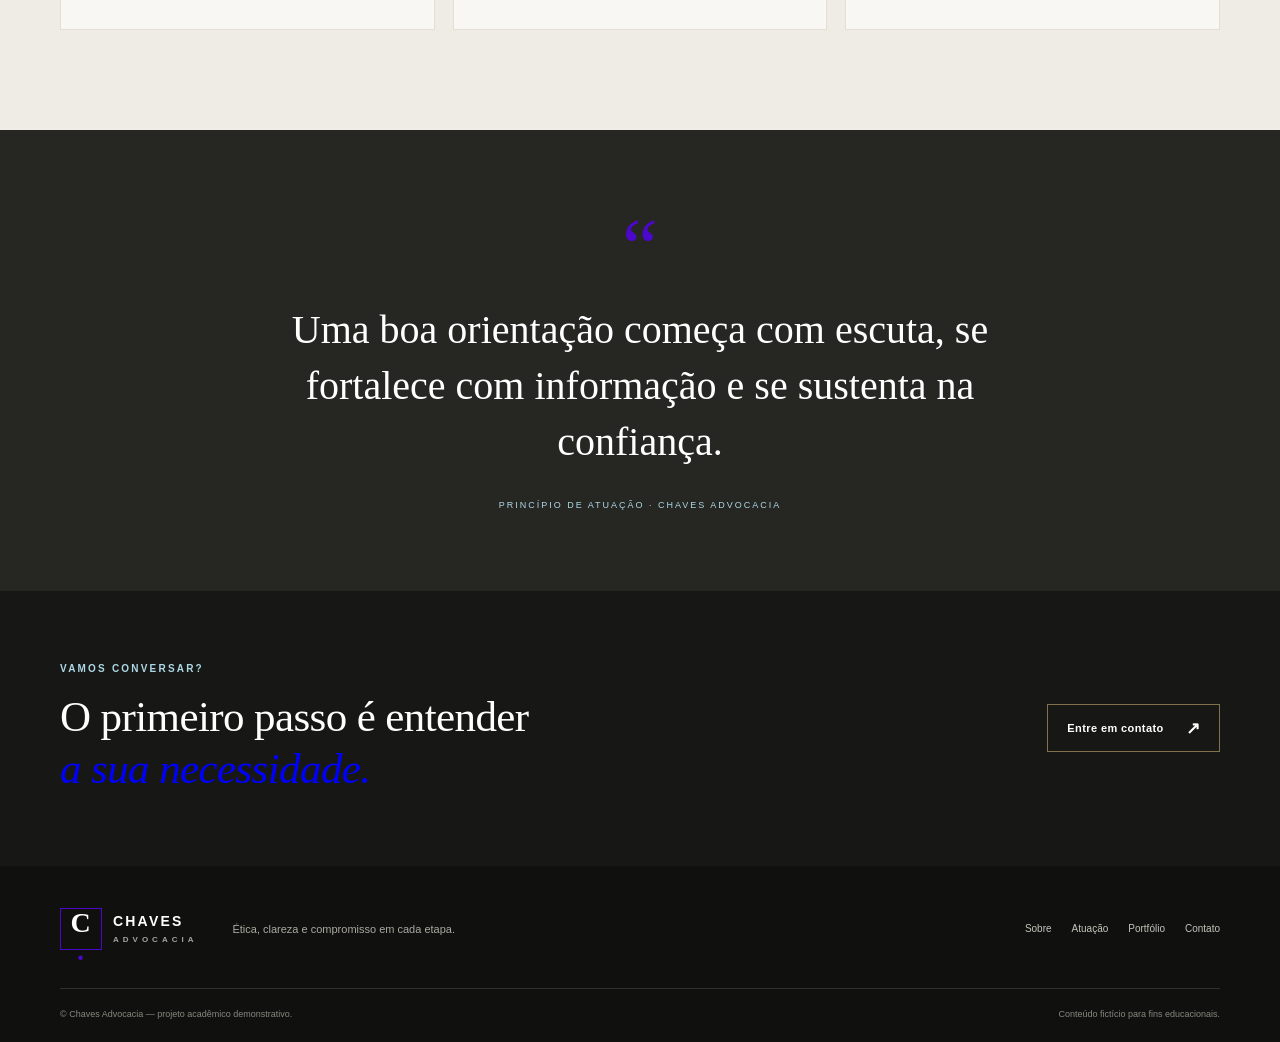
==== commit d097aded: "Fix stylesheet link path in index.html" ====
--- a/index.html
+++ b/index.html
@@ -8,7 +8,7 @@
   <link rel="preconnect" href="https://fonts.googleapis.com">
   <link rel="preconnect" href="https://fonts.gstatic.com" crossorigin>
   <link href="https://fonts.googleapis.com/css2?family=DM+Sans:wght@400;500;600;700&family=Playfair+Display:wght@400;500;600;700&display=swap" rel="stylesheet">
-  <link rel="stylesheet" href="site4/style.css">
+  <link rel="stylesheet" href="style.css">
   <script src="js/script.js" defer></script>
 </head>
 <body>
--- a/style.css
+++ b/style.css
@@ -0,0 +1,335 @@
+/* Vértice Advocacia — estilos compartilhados */
+:root {
+  --ink: #171715;
+  --ink-soft: #262622;
+  --paper: #f8f7f3;
+  --white: #fff;
+  --gold: rgb(76, 8, 202);
+  --gold-light: lightblue;
+  --muted: grey;
+  --line: grey;
+  --serif: "Playfair Display", Georgia, serif;
+  --sans: "DM Sans", Arial, sans-serif;
+  --container: 1160px;
+}
+* { box-sizing: border-box; }
+html { scroll-behavior: smooth; scroll-padding-top: 95px; }
+body { margin: 0; background: var(--paper); color: var(--ink); font-family: var(--sans); font-size: 15px; line-height: 1.7; -webkit-font-smoothing: antialiased; }
+body.menu-open { overflow: hidden; }
+a { color: inherit; text-decoration: none; }
+button, input, textarea, select { font: inherit; }
+button, a { -webkit-tap-highlight-color: transparent; }
+button { cursor: pointer; }
+img { max-width: 100%; }
+.container { width: min(var(--container), calc(100% - 48px)); margin-inline: auto; }
+.skip-link { position: absolute; top: -60px; left: 16px; z-index: 1000; padding: 10px 16px; background: var(--gold); color: var(--ink); }
+.skip-link:focus { top: 12px; }
+.site-header { height: 88px; position: sticky; top: 0; z-index: 100; background: rgba(248,247,243,.96); border-bottom: 1px solid rgba(23,23,21,.08); backdrop-filter: blur(14px); }
+.header-inner { height: 100%; display: flex; align-items: center; justify-content: space-between; gap: 28px; }
+.brand { display: inline-flex; align-items: center; gap: 11px; flex-shrink: 0; }
+.brand-mark { width: 42px; height: 42px; display: grid; place-items: center; border: 1px solid var(--gold); font: 600 28px/1 var(--serif); letter-spacing: -3px; padding-right: 4px; }
+.brand-mark span { color: var(--gold); }
+.brand-text { display: flex; flex-direction: column; font-size: 14px; font-weight: 700; line-height: 1.2; letter-spacing: 2.2px; }
+.brand-text small { margin-top: 5px; color: var(--muted); font-size: 8px; letter-spacing: 4px; }
+.site-nav { display: flex; align-items: center; gap: clamp(18px, 2.5vw, 34px); }
+.site-nav a { position: relative; color: #55544e; font-size: 12px; font-weight: 600; transition: color .2s ease; white-space: nowrap; }
+.site-nav a:not(.nav-cta)::after { position: absolute; right: 0; bottom: -9px; left: 0; height: 1px; content: ""; background: var(--gold); transform: scaleX(0); transform-origin: left; transition: transform .2s ease; }
+.site-nav a:hover, .site-nav a[aria-current="page"] { color: var(--ink); }
+.site-nav a:hover::after, .site-nav a[aria-current="page"]::after { transform: scaleX(1); }
+.site-nav .nav-cta { padding: 12px 17px; border: 1px solid var(--gold); color: var(--ink); }
+.nav-cta span { color: #9d7c3d; margin-left: 7px; }
+.menu-toggle { display: none; background: transparent; border: 0; padding: 8px; }
+.menu-toggle span { display: block; width: 25px; height: 2px; margin: 5px; background: var(--ink); transition: transform .2s; }
+.hero { min-height: 650px; position: relative; display: flex; align-items: center; overflow: hidden; color: var(--white); background: #171916 url("https://images.unsplash.com/photo-1505664194779-8beaceb93744?auto=format&fit=crop&w=2000&q=85") center 46%/cover no-repeat; }
+.hero::before { position: absolute; inset: 0; content: ""; background: linear-gradient(90deg, rgba(15,17,15,.94) 0%, rgba(15,17,15,.78) 46%, rgba(15,17,15,.22) 100%); }
+.hero-overlay { position: absolute; inset: 0; background: linear-gradient(0deg, rgba(12,13,11,.4), transparent 40%); }
+.hero-content { position: relative; z-index: 1; padding-top: 36px; padding-bottom: 60px; }
+.eyebrow { margin: 0 0 20px; display: flex; align-items: center; gap: 10px; color: var(--gold-light); font-size: 10px; font-weight: 700; letter-spacing: 2.2px; line-height: 1.5; text-transform: uppercase; }
+.eyebrow > span { width: 25px; height: 1px; background: var(--gold); }
+.eyebrow-dark { color: blue; }
+.hero h1, .page-hero h1 { max-width: 820px; margin: 0; font: 400 clamp(43px, 6vw, 76px)/1.12 var(--serif); letter-spacing: -1.5px; }
+h1 em, h2 em { color: var(--gold); font-weight: 400; }
+.hero-copy { max-width: 515px; margin: 25px 0 30px; color: #e0dfd9; font-size: 15px; line-height: 1.9; }
+.hero-actions { display: flex; align-items: center; flex-wrap: wrap; gap: 28px; }
+.button { min-height: 48px; display: inline-flex; justify-content: center; align-items: center; gap: 22px; padding: 13px 19px; border: 1px solid transparent; font-size: 11px; font-weight: 700; letter-spacing: .4px; transition: background .2s ease, color .2s ease, border-color .2s ease, transform .2s ease; }
+.button:hover { transform: translateY(-2px); }
+.button span { font-size: 17px; line-height: 1; }
+.button-gold { background: var(--gold); color: var(--ink); }
+.button-gold:hover { background: var(--gold-light); }
+.button-dark { background: var(--ink); color: var(--white); }
+.button-dark:hover { background: #35352f; }
+.button-outline-light { border-color: #82714d; color: var(--white); }
+.button-outline-light:hover { background: var(--gold); color: var(--ink); border-color: var(--gold); }
+.text-link { display: inline-flex; align-items: center; gap: 15px; border: 0; padding: 0; background: none; color: var(--ink); font-size: 11px; font-weight: 700; }
+.text-link span { color: grey; font-size: 18px; transition: transform .2s; }
+.text-link:hover span { transform: translateX(4px); }
+.light-link { color: var(--white); }
+.hero-note { display: flex; align-items: center; gap: 12px; margin-top: 66px; color: #c6c4bc; font-size: 9px; letter-spacing: 2px; }
+.note-line { display: block; width: 35px; height: 1px; background: var(--gold); }
+.hero-side-label { position: absolute; right: 26px; bottom: 52px; writing-mode: vertical-rl; color: #ddd6c4; font-size: 9px; letter-spacing: 3px; }
+.section-pad { padding: 100px 0; }
+.intro-section { background: var(--paper); }
+.intro-grid { display: grid; grid-template-columns: 1.1fr .9fr; gap: 90px; align-items: center; }
+h2 { margin: 0; font: 400 clamp(31px, 3.5vw, 47px)/1.22 var(--serif); letter-spacing: -.6px; }
+h2 em { color: blue; }
+.intro-text p { margin: 0 0 25px; color: #66655e; font-size: 14px; line-height: 2; }
+.practice-section { background: #eeece5; }
+.section-heading { display: flex; align-items: end; justify-content: space-between; gap: 24px; margin-bottom: 42px; }
+.section-heading .eyebrow { margin-bottom: 13px; }
+.cards-grid { display: grid; grid-template-columns: repeat(3, 1fr); gap: 18px; }
+.practice-card { min-height: 300px; position: relative; padding: 30px 28px 27px; background: var(--paper); border: 1px solid #e3dfd5; transition: transform .25s, box-shadow .25s; }
+.practice-card:hover { transform: translateY(-5px); box-shadow: 0 15px 35px rgba(30,28,20,.08); }
+.card-number { position: absolute; top: 27px; right: 27px; color: #aaa79c; font-size: 10px; letter-spacing: 1px; }
+.line-icon { width: 43px; height: 43px; display: grid; place-items: center; margin-bottom: 25px; border: 1px solid var(--gold); color: blue; font: 25px var(--serif); }
+.practice-card h3, .value-item h3 { margin: 0 0 11px; font: 500 24px var(--serif); }
+.practice-card p { min-height: 67px; margin: 0 0 24px; color: var(--muted); font-size: 12px; line-height: 1.8; }
+.card-link { display: flex; align-items: center; justify-content: space-between; padding-top: 13px; border-top: 1px solid var(--line); font-size: 10px; font-weight: 700; }
+.card-link span { color: #9c7b3f; font-size: 17px; }
+.mobile-all { display: none; }
+.quote-section { padding: 85px 0 78px; background: var(--ink-soft); color: var(--white); text-align: center; }
+.quote-inner { max-width: 790px; }
+.quote-mark { color: var(--gold); font: 80px/.8 var(--serif); }
+.quote-inner blockquote { margin: 20px 0 28px; font: 400 clamp(25px, 3.3vw, 40px)/1.4 var(--serif); }
+.quote-inner p { margin: 0; color: var(--gold-light); font-size: 9px; letter-spacing: 2px; }
+.contact-strip { padding: 70px 0; background: #171815; color: var(--white); }
+.contact-strip-inner { display: flex; align-items: center; justify-content: space-between; gap: 30px; }
+.contact-strip .eyebrow { margin-bottom: 15px; }
+.contact-strip h2 { font-size: clamp(30px, 3.5vw, 43px); }
+.site-footer { background: #10110f; color: #08b3f7; }
+.footer-top { display: grid; grid-template-columns: auto 1fr auto; gap: 35px; align-items: center; padding-top: 42px; padding-bottom: 38px; }
+.footer-brand .brand-mark { color: var(--white); }
+.footer-brand .brand-text { color: var(--white); }
+.footer-brand .brand-text small { color: #a6a49b; }
+.footer-top > p { margin: 0; color: #aaa89f; font-size: 11px; }
+.footer-links { display: flex; gap: 20px; }
+.footer-links a { color: #c5c3bb; font-size: 10px; }
+.footer-links a:hover { color: var(--gold-light); }
+.footer-bottom { display: flex; justify-content: space-between; gap: 20px; padding-top: 18px; padding-bottom: 20px; border-top: 1px solid #30312b; color: #88877f; font-size: 9px; }
+
+/* Páginas internas */
+.page-hero { position: relative; overflow: hidden; padding: 94px 0 100px; background: #191a17; color: var(--white); }
+.page-hero::after { position: absolute; top: -180px; right: -100px; width: 520px; height: 520px; border: 1px solid rgba(200,169,106,.18); border-radius: 50%; box-shadow: 0 0 0 45px rgba(200,169,106,.025), 0 0 0 90px rgba(200,169,106,.025); content: ""; }
+.page-hero-inner { position: relative; z-index: 1; }
+.page-hero h1 { font-size: clamp(42px, 5.6vw, 68px); }
+.page-hero > .container > p:last-child { max-width: 560px; margin: 24px 0 0; color: #c7c6bd; font-size: 14px; }
+.about-grid { display: grid; grid-template-columns: .9fr 1.1fr; gap: 85px; align-items: center; }
+.about-visual { padding: 0 0 28px 28px; border-left: 1px solid var(--gold); border-bottom: 1px solid var(--gold); }
+.about-photo { min-height: 480px; background: #d2c6ac url("https://images.unsplash.com/photo-1497366754035-f200968a6e72?auto=format&fit=crop&w=1000&q=85") center/cover no-repeat; filter: saturate(.65); }
+.photo-caption { display: flex; justify-content: space-between; gap: 10px; padding-top: 12px; color: var(--muted); font-size: 8px; letter-spacing: 2px; }
+.about-copy .eyebrow { margin-bottom: 15px; }
+.about-copy h2 { margin-bottom: 24px; }
+.about-copy p:not(.eyebrow) { color: #696860; font-size: 13px; line-height: 2; }
+.about-copy .button { margin-top: 12px; }
+.values-section { background: #1b1c18; color: var(--white); }
+.values-section .eyebrow { color: var(--gold-light); }
+.values-section h2 em { color: var(--gold-light); }
+.values-grid { display: grid; grid-template-columns: repeat(4, 1fr); gap: 28px; margin-top: 48px; }
+.value-item { padding-top: 20px; border-top: 1px solid #555044; }
+.value-item > span { display: block; margin-bottom: 26px; color: var(--gold); font-size: 11px; letter-spacing: 2px; }
+.value-item h3 { font-size: 22px; }
+.value-item p { margin: 0; color: #b6b4ab; font-size: 12px; line-height: 1.9; }
+.timeline-grid { display: grid; grid-template-columns: .8fr 1.2fr; gap: 100px; }
+.timeline-grid h2 { margin-bottom: 20px; }
+.muted { color: var(--muted); font-size: 12px; }
+.timeline { border-left: 1px solid lightblue; }
+.timeline article { display: grid; grid-template-columns: 70px 1fr; gap: 25px; padding: 0 0 33px 25px; position: relative; }
+.timeline article::before { position: absolute; top: 8px; left: -5px; width: 9px; height: 9px; border-radius: 50%; background: var(--gold); content: ""; }
+.timeline article > span { color: lightblue; font-size: 11px; font-weight: 700; }
+.timeline h3 { margin: 0 0 7px; font: 500 20px var(--serif); }
+.timeline p { margin: 0; color: var(--muted); font-size: 12px; }
+.filter-bar, .portfolio-toolbar { display: flex; align-items: center; justify-content: space-between; flex-wrap: wrap; gap: 18px; margin-bottom: 24px; }
+.filter-bar p, .portfolio-toolbar p { margin: 0; }
+.filter-buttons { display: flex; flex-wrap: wrap; gap: 8px; }
+.filter-button { padding: 9px 14px; border: 1px solid #d9d4c8; background: transparent; color: #55544e; font-size: 10px; font-weight: 700; transition: all .2s; }
+.filter-button:hover, .filter-button.active { border-color: var(--ink); background: var(--ink); color: var(--white); }
+.areas-list { border-top: 1px solid var(--line); }
+.area-row { display: grid; grid-template-columns: 55px 1fr 45px; gap: 26px; align-items: start; padding: 31px 0; border-bottom: 1px solid var(--line); scroll-margin-top: 110px; }
+.area-num { padding-top: 6px; color: darkblue; font-size: 11px; letter-spacing: 1px; }
+.area-row h2 { margin: 0 0 10px; font-size: 28px; }
+.area-row p { max-width: 760px; margin: 0; color: #6f6e66; font-size: 12px; line-height: 1.9; }
+.tag-list { display: flex; flex-wrap: wrap; gap: 7px; margin-top: 16px; }
+.tag-list span { padding: 5px 9px; border: 1px solid #e0dbcf; color: #77746b; font-size: 9px; }
+.round-link { width: 40px; height: 40px; display: grid; place-items: center; border: 1px solid #d4c39f; color: #8b6e39; font-size: 18px; transition: all .2s; }
+.round-link:hover { background: var(--gold); color: var(--ink); }
+.disclaimer { margin: 30px 0 0; padding: 15px 18px; border-left: 2px solid var(--gold); background: #eeece5; color: #77746b; font-size: 10px; line-height: 1.8; }
+.portfolio-toolbar { align-items: start; }
+.portfolio-grid { display: grid; grid-template-columns: repeat(3, 1fr); gap: 22px; }
+.portfolio-card { overflow: hidden; border: 1px solid var(--line); background: #fff; transition: transform .25s, box-shadow .25s; }
+.portfolio-card:hover { transform: translateY(-4px); box-shadow: 0 15px 35px rgba(30,28,20,.07); }
+.portfolio-art { min-height: 220px; position: relative; display: flex; flex-direction: column; justify-content: center; align-items: center; overflow: hidden; color: var(--gold-light); background: #24251f; }
+.portfolio-art::before, .portfolio-art::after { position: absolute; content: ""; border: 1px solid rgba(200,169,106,.35); transform: rotate(35deg); }
+.portfolio-art::before { width: 180px; height: 260px; }
+.portfolio-art::after { width: 145px; height: 220px; }
+.portfolio-art > span { position: absolute; top: 17px; left: 18px; color: #d8d2c3; font-size: 9px; letter-spacing: 2px; }
+.portfolio-art b { position: relative; z-index: 1; font: 500 25px/1.15 var(--serif); letter-spacing: 3px; text-align: center; }
+.art-two { background: #343329; }
+.art-three { background: #343b35; }
+.portfolio-card-body { padding: 25px 23px 27px; }
+.content-type { margin: 0 0 12px; color: #a18248; font-size: 8px; font-weight: 700; letter-spacing: 1.5px; }
+.portfolio-card h2 { margin-bottom: 12px; font-size: 24px; }
+.portfolio-card-body > p:not(.content-type) { min-height: 75px; margin: 0 0 20px; color: #77766f; font-size: 11px; line-height: 1.9; }
+.portfolio-card .text-link { border-bottom: 1px solid var(--line); padding-bottom: 9px; width: 100%; justify-content: space-between; }
+.empty-state { padding: 35px; text-align: center; color: var(--muted); }
+.article-dialog { width: min(620px, calc(100% - 32px)); padding: 35px; border: 1px solid var(--gold); background: var(--paper); color: var(--ink); box-shadow: 0 20px 80px rgba(0,0,0,.3); }
+.article-dialog::backdrop { background: rgba(12,13,11,.72); backdrop-filter: blur(3px); }
+.dialog-top { display: flex; justify-content: space-between; align-items: start; gap: 20px; }
+.dialog-top .eyebrow { margin-bottom: 20px; }
+.dialog-close { border: 0; background: none; color: var(--ink); font-size: 28px; line-height: 1; }
+.article-dialog h2 { margin-bottom: 20px; font-size: 32px; }
+.article-dialog > p { color: #696860; font-size: 13px; line-height: 2; }
+.dialog-close-bottom { margin-top: 12px; }
+.contact-grid { display: grid; grid-template-columns: .8fr 1.2fr; gap: 80px; align-items: start; }
+.contact-details h2 { margin-bottom: 20px; }
+.contact-details > p:not(.eyebrow) { font-size: 12px; line-height: 1.9; }
+.contact-detail { display: flex; gap: 15px; align-items: flex-start; margin-top: 28px; }
+.detail-icon { width: 40px; height: 40px; display: grid; place-items: center; border: 1px solid #d4c39f; color: #9c7b3f; font-size: 20px; flex-shrink: 0; }
+.contact-detail small, .contact-hours > span { display: block; margin-bottom: 5px; color: #9a7c45; font-size: 8px; font-weight: 700; letter-spacing: 1.5px; }
+.contact-detail a, .contact-detail p { margin: 0; color: #55544e; font-size: 12px; }
+.contact-detail a:hover { text-decoration: underline; }
+.contact-hours { margin-top: 32px; padding-top: 22px; border-top: 1px solid var(--line); }
+.contact-hours p { margin: 0; color: #55544e; font-size: 12px; }
+.contact-hours small { color: var(--muted); font-size: 10px; }
+.contact-form-wrap { padding: 35px; background: #fff; border: 1px solid var(--line); box-shadow: 0 20px 45px rgba(30,28,20,.035); }
+.form-heading { margin-bottom: 25px; }
+.form-heading h2 { font-size: 29px; }
+.form-heading p, .form-note { margin: 7px 0 0; color: var(--muted); font-size: 10px; }
+.contact-form label:not(.consent-check) { display: block; margin: 17px 0 7px; color: #4c4b45; font-size: 10px; font-weight: 700; }
+.contact-form input:not([type="checkbox"]), .contact-form select, .contact-form textarea { width: 100%; padding: 12px 13px; border: 1px solid #ddd9cf; border-radius: 0; outline: none; background: #fcfbf8; color: var(--ink); font-size: 12px; transition: border-color .2s, box-shadow .2s; }
+.contact-form input:focus, .contact-form select:focus, .contact-form textarea:focus { border-color: #b59558; box-shadow: 0 0 0 3px rgba(200,169,106,.14); }
+.contact-form textarea { resize: vertical; }
+.consent-check { display: flex; align-items: flex-start; gap: 10px; margin: 19px 0; color: #77766f; font-size: 10px; line-height: 1.6; }
+.consent-check input { margin-top: 3px; accent-color: #9c7b3f; }
+.submit-button { width: 100%; }
+.form-note { line-height: 1.7; }
+.form-feedback { margin-top: 15px; color: #466b4b; font-size: 11px; }
+.form-feedback:empty { display: none; }
+[hidden] { display: none !important; }
+
+@media (max-width: 900px) {
+  .site-nav { gap: 15px; }
+  .site-nav a { font-size: 11px; }
+  .site-nav .nav-cta { padding: 10px 12px; }
+  .intro-grid, .about-grid { gap: 45px; }
+  .timeline-grid { gap: 50px; }
+  .contact-grid { gap: 40px; }
+  .footer-top { grid-template-columns: auto 1fr; }
+  .footer-links { grid-column: 1 / -1; }
+  .values-grid { grid-template-columns: repeat(2, 1fr); }
+  .portfolio-grid { gap: 14px; }
+  .portfolio-card-body { padding: 20px 17px; }
+}
+@media (max-width: 700px) {
+  .container { width: min(100% - 36px, var(--container)); }
+  .site-header { height: 74px; }
+  .brand-mark { width: 37px; height: 37px; font-size: 25px; }
+  .brand-text { font-size: 12px; }
+  .brand-text small { font-size: 7px; letter-spacing: 3px; }
+  .menu-toggle { display: block; z-index: 102; }
+  .site-nav { position: fixed; inset: 74px 0 auto 0; display: flex; flex-direction: column; align-items: stretch; gap: 0; padding: 12px 22px 24px; background: var(--paper); border-bottom: 1px solid var(--line); box-shadow: 0 20px 25px rgba(0,0,0,.08); transform: translateY(-130%); visibility: hidden; transition: transform .25s ease, visibility .25s; }
+  .site-nav.is-open { transform: translateY(0); visibility: visible; }
+  .site-nav a { padding: 13px 3px; border-bottom: 1px solid var(--line); font-size: 13px; }
+  .site-nav a:not(.nav-cta)::after { display: none; }
+  .site-nav .nav-cta { margin-top: 13px; padding: 12px 14px; border: 1px solid var(--gold); text-align: center; }
+  .menu-toggle[aria-expanded="true"] span:first-child { transform: translateY(7px) rotate(45deg); }
+  .menu-toggle[aria-expanded="true"] span:nth-child(2) { opacity: 0; }
+  .menu-toggle[aria-expanded="true"] span:last-child { transform: translateY(-7px) rotate(-45deg); }
+  .hero { min-height: 610px; background-position: 60% center; }
+  .hero::before { background: linear-gradient(90deg, rgba(15,17,15,.94), rgba(15,17,15,.62)); }
+  .hero-content { padding-top: 35px; padding-bottom: 38px; }
+  .hero h1 { font-size: clamp(40px, 10vw, 58px); }
+  .hero-copy { font-size: 13px; }
+  .hero-actions { align-items: flex-start; flex-direction: column; gap: 20px; }
+  .hero-note { margin-top: 50px; font-size: 8px; letter-spacing: 1.3px; }
+  .hero-side-label { display: none; }
+  .section-pad { padding: 68px 0; }
+  .intro-grid, .about-grid, .timeline-grid, .contact-grid { grid-template-columns: 1fr; gap: 30px; }
+  h2 { font-size: 34px; }
+  .intro-text p { font-size: 13px; }
+  .section-heading { align-items: flex-start; margin-bottom: 28px; }
+  .desktop-link { display: none; }
+  .cards-grid { grid-template-columns: 1fr; gap: 12px; }
+  .practice-card { min-height: auto; padding: 25px; }
+  .practice-card p { min-height: auto; }
+  .mobile-all { display: block; margin-top: 25px; }
+  .quote-section { padding: 65px 0; }
+  .quote-inner blockquote { font-size: 28px; }
+  .contact-strip { padding: 55px 0; }
+  .contact-strip-inner { align-items: flex-start; flex-direction: column; }
+  .footer-top { grid-template-columns: 1fr; gap: 20px; padding-top: 34px; }
+  .footer-links { flex-wrap: wrap; gap: 15px 22px; }
+  .footer-bottom { flex-direction: column; gap: 6px; }
+  .page-hero { padding: 68px 0 72px; }
+  .page-hero h1 { font-size: clamp(38px, 10vw, 54px); }
+  .page-hero::after { right: -270px; }
+  .about-visual { padding-left: 15px; padding-bottom: 18px; }
+  .about-photo { min-height: 320px; }
+  .values-grid { grid-template-columns: 1fr; gap: 25px; margin-top: 35px; }
+  .value-item { padding-top: 16px; }
+  .value-item > span { margin-bottom: 12px; }
+  .timeline-grid { gap: 35px; }
+  .timeline article { grid-template-columns: 48px 1fr; gap: 14px; padding-left: 19px; }
+  .filter-bar, .portfolio-toolbar { align-items: flex-start; flex-direction: column; }
+  .filter-buttons { gap: 6px; }
+  .filter-button { padding: 8px 11px; }
+  .area-row { grid-template-columns: 30px 1fr 35px; gap: 10px; padding: 24px 0; }
+  .area-row h2 { font-size: 23px; }
+  .area-row p { font-size: 11px; }
+  .round-link { width: 33px; height: 33px; }
+  .portfolio-grid { grid-template-columns: 1fr; gap: 18px; }
+  .portfolio-art { min-height: 190px; }
+  .portfolio-card-body { padding: 23px; }
+  .portfolio-card-body > p:not(.content-type) { min-height: auto; }
+  .article-dialog { padding: 24px; }
+  .article-dialog h2 { font-size: 27px; }
+  .contact-form-wrap { padding: 24px 18px; }
+}
+@media (prefers-reduced-motion: reduce) {
+  *, *::before, *::after { scroll-behavior: auto !important; transition-duration: .01ms !important; animation-duration: .01ms !important; animation-iteration-count: 1 !important; }
+}
+
+
+/* Botão flutuante do WhatsApp */
+.whatsapp-float {
+    position: fixed;
+    right: 25px;
+    bottom: 25px;
+
+    width: 60px;
+    height: 60px;
+
+    display: flex;
+    align-items: center;
+    justify-content: center;
+
+    background-color: #25D366;
+    color: #ffffff;
+
+    border-radius: 50%;
+    text-decoration: none;
+
+    box-shadow: 0 4px 12px rgba(0, 0, 0, 0.25);
+
+    z-index: 9999;
+    transition: transform 0.3s ease, background-color 0.3s ease;
+}
+
+/* Efeito ao passar o mouse */
+.whatsapp-float:hover {
+    background-color: #1ebe5d;
+    transform: scale(1.1);
+}
+
+/* Ajustes para celulares */
+@media (max-width: 600px) {
+    .whatsapp-float {
+        width: 54px;
+        height: 54px;
+        right: 16px;
+        bottom: 16px;
+    }
+
+    .whatsapp-float svg {
+        width: 27px;
+        height: 27px;
+    }
+}
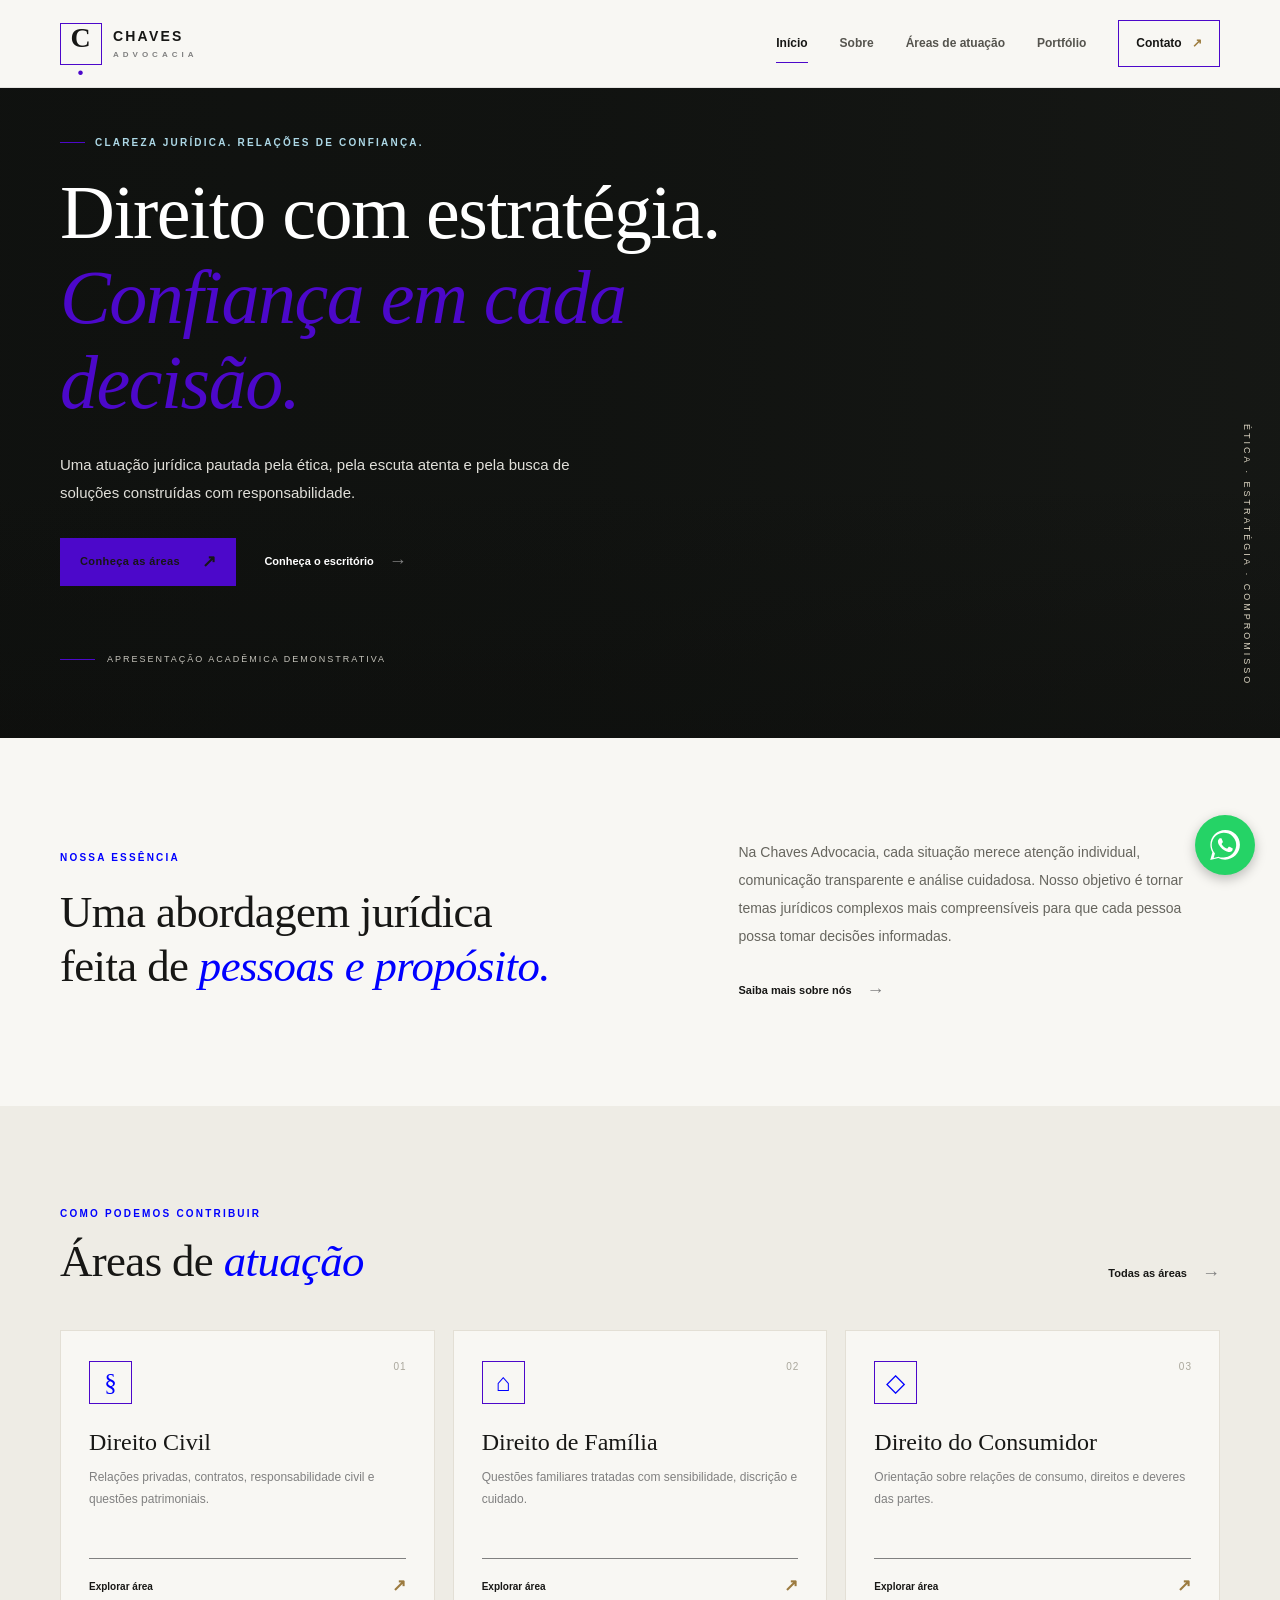
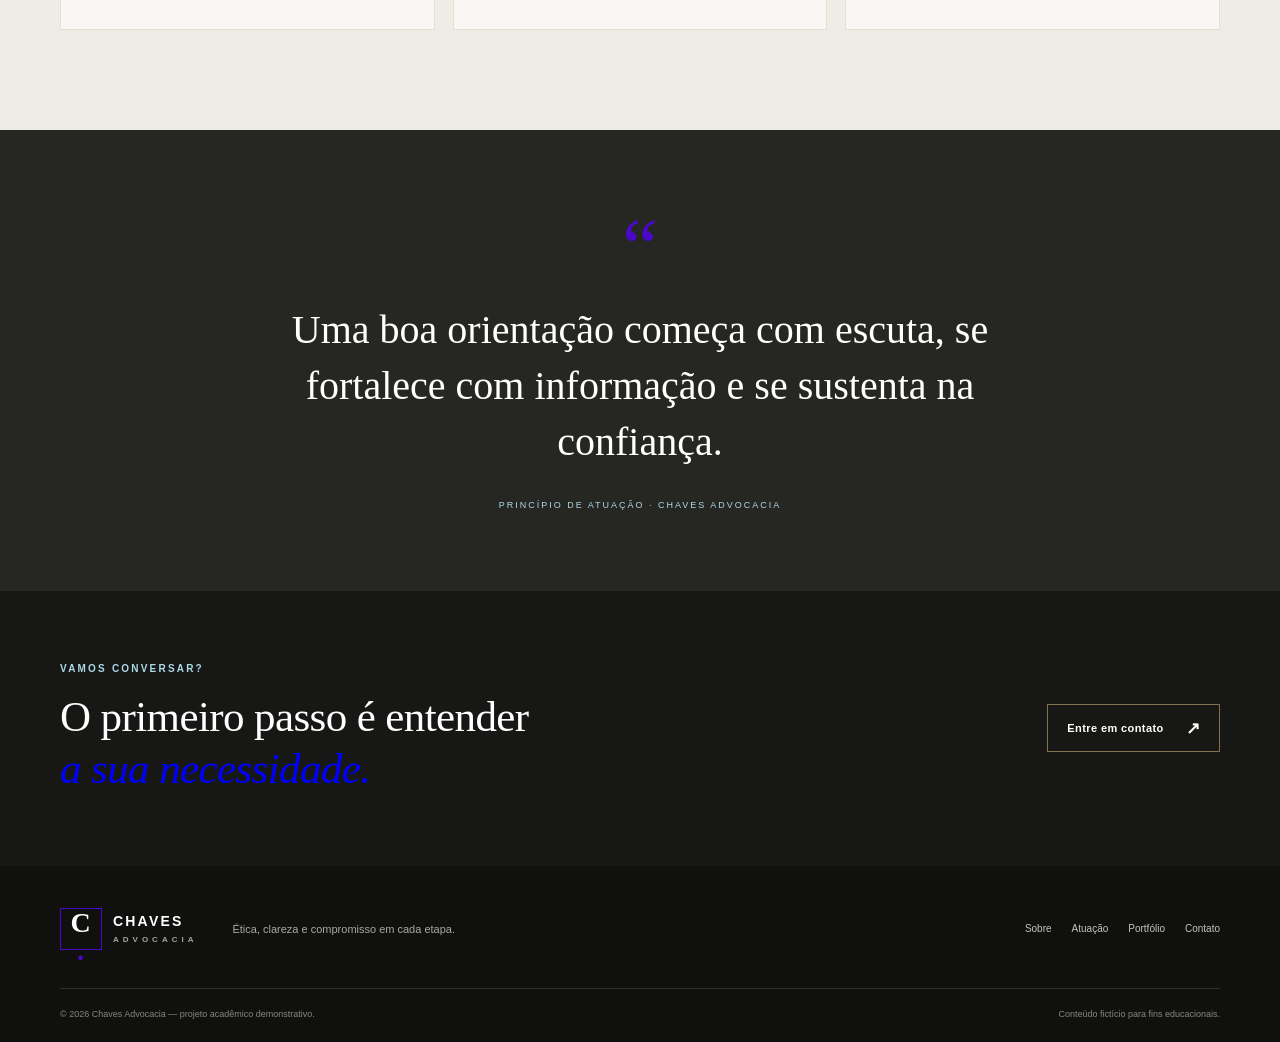
==== commit 487370be: "Update index.html" ====
--- a/index.html
+++ b/index.html
@@ -9,7 +9,7 @@
   <link rel="preconnect" href="https://fonts.gstatic.com" crossorigin>
   <link href="https://fonts.googleapis.com/css2?family=DM+Sans:wght@400;500;600;700&family=Playfair+Display:wght@400;500;600;700&display=swap" rel="stylesheet">
   <link rel="stylesheet" href="style.css">
-  <script src="js/script.js" defer></script>
+  <script src="script.js" defer></script>
 </head>
 <body>
   
